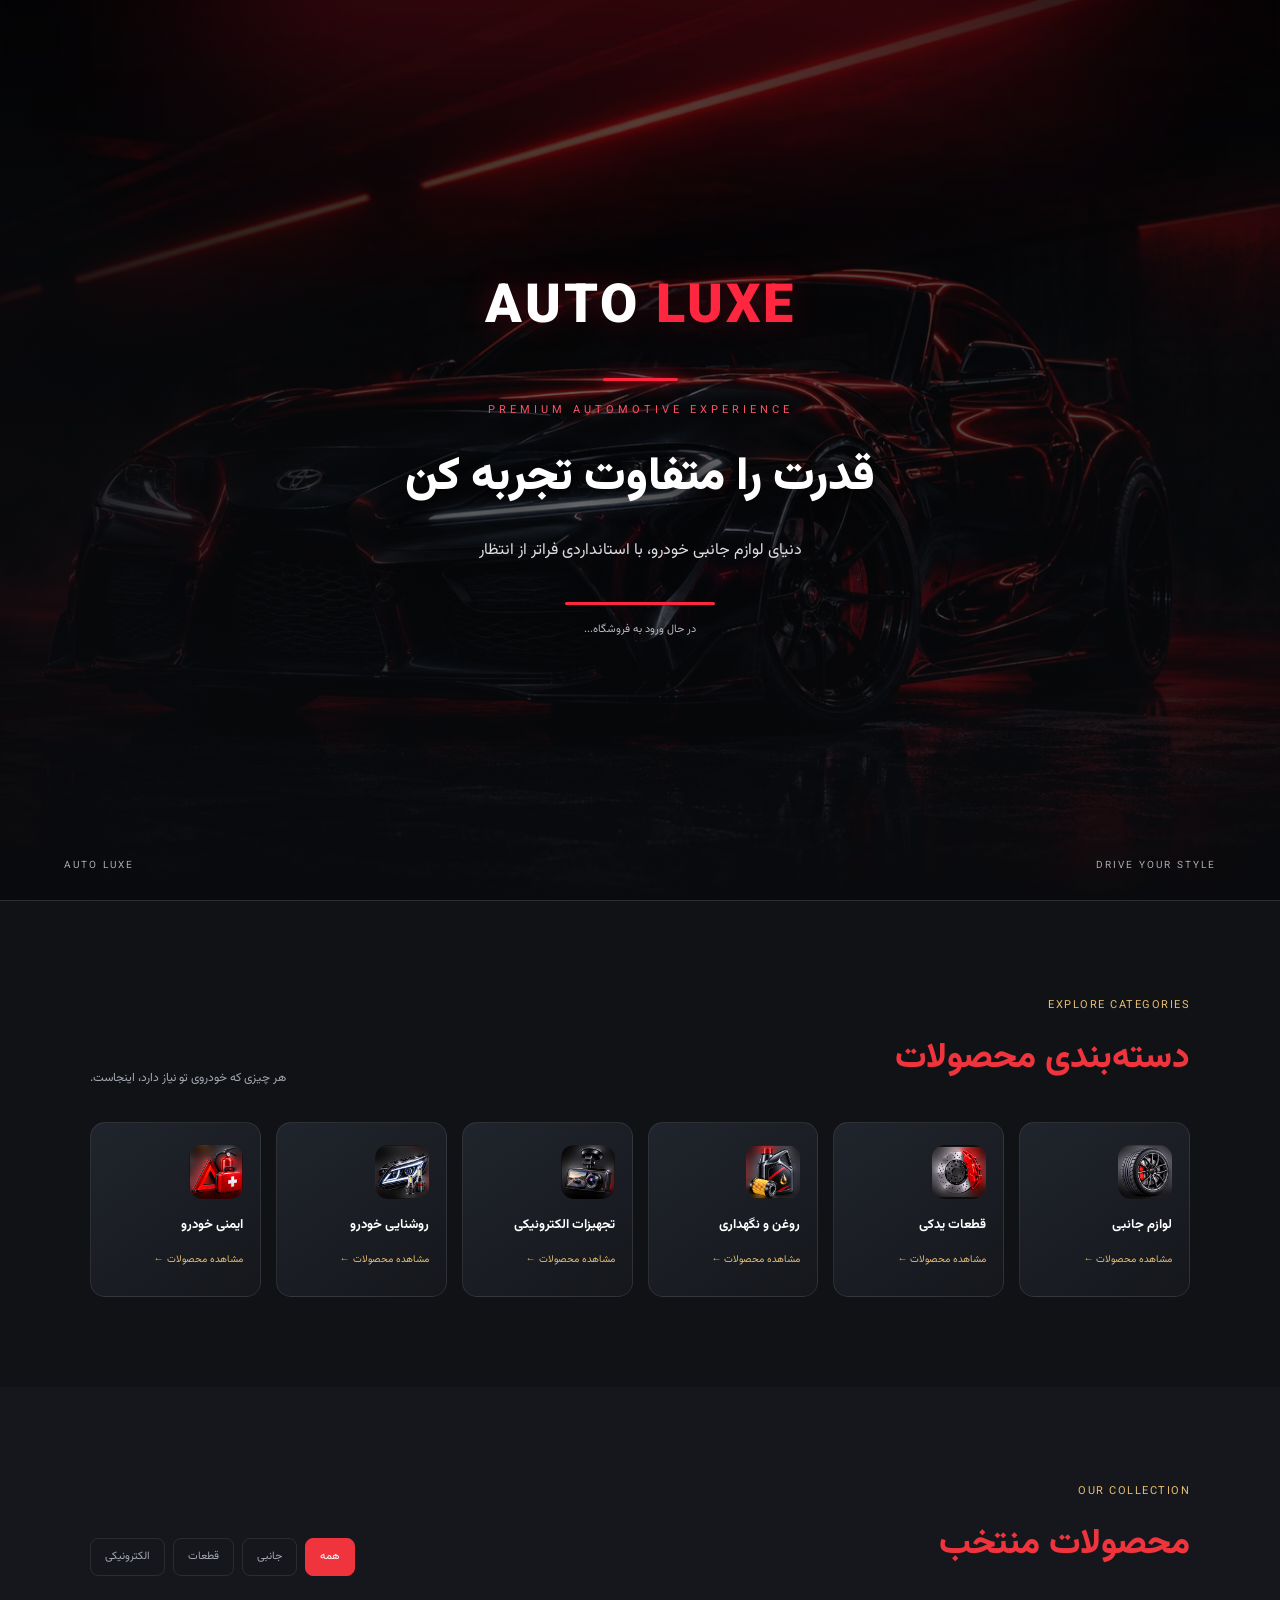
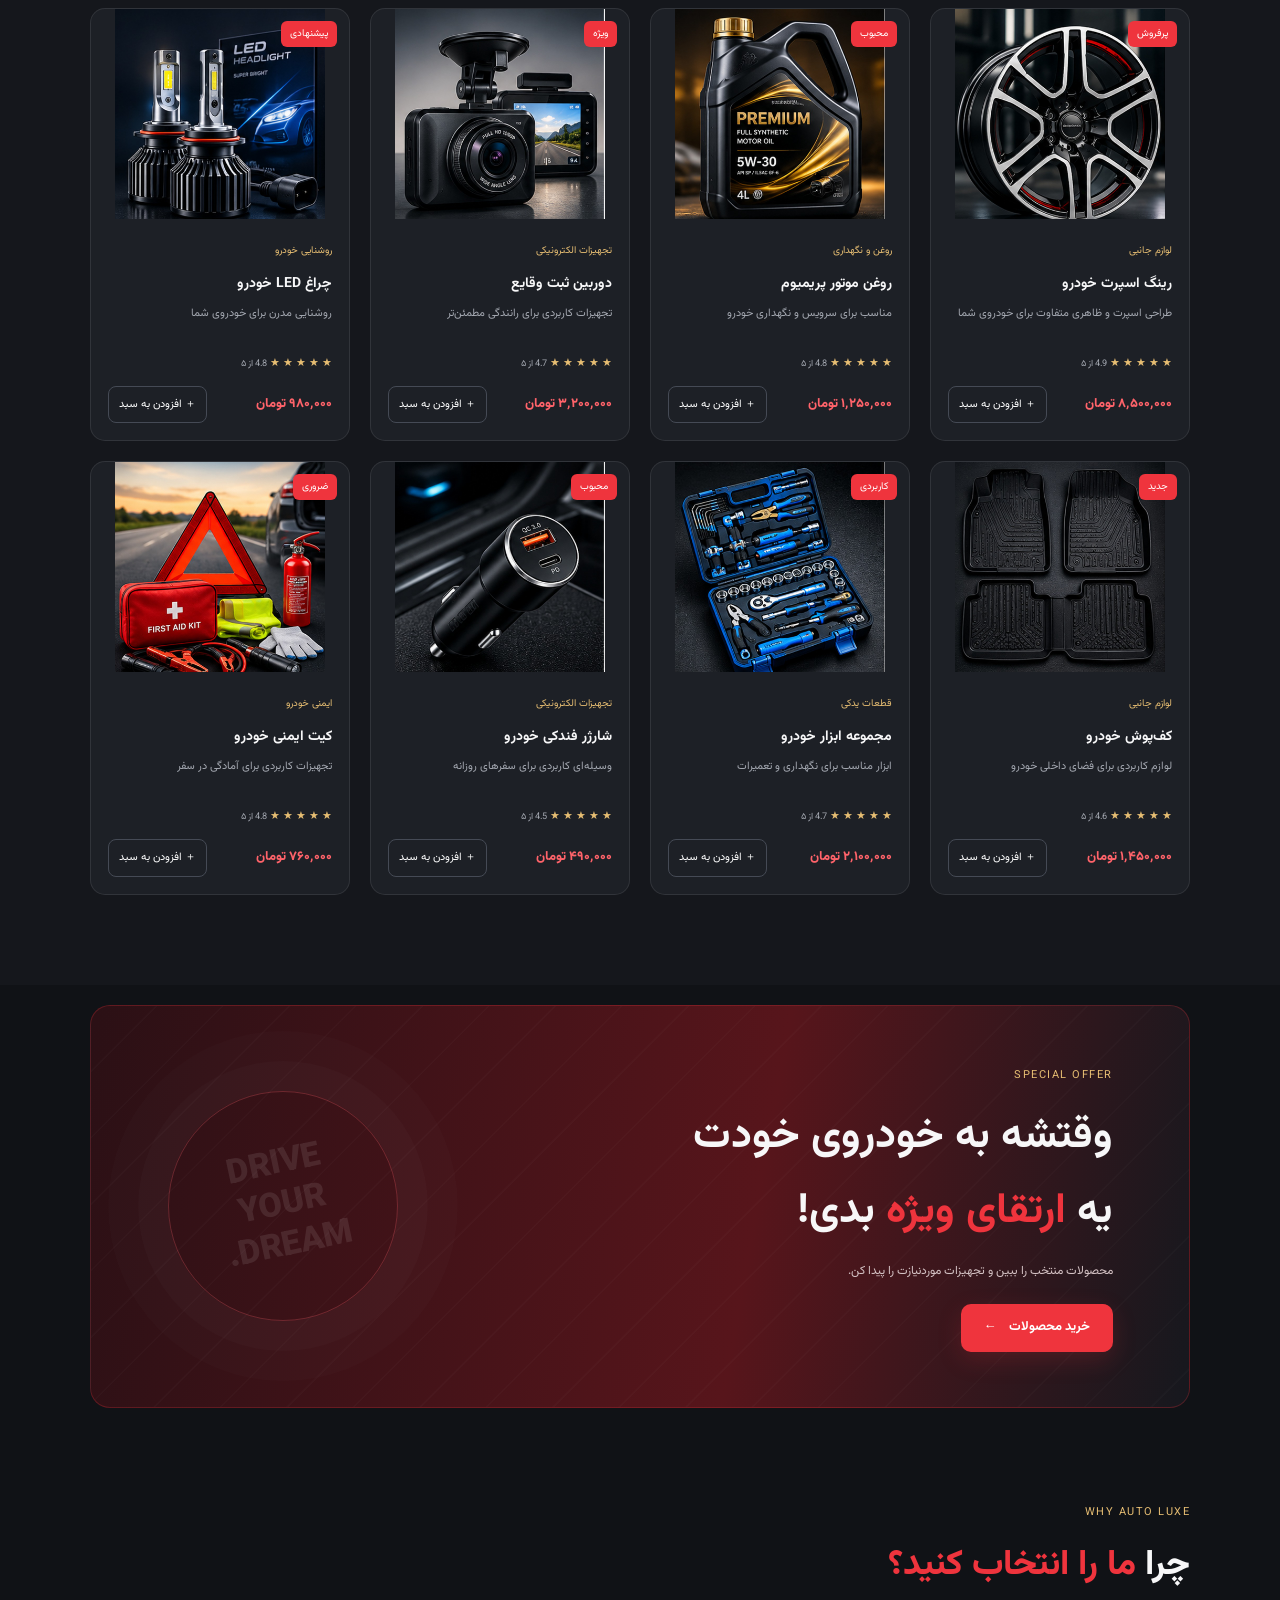
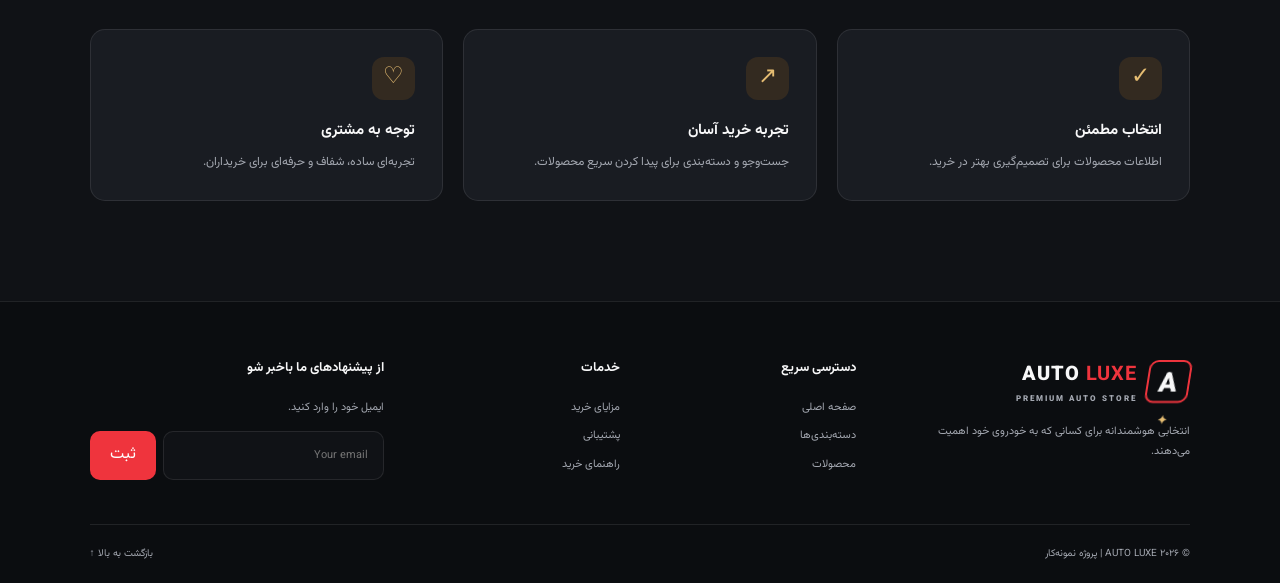
==== index.html @ dec3c74c "Update index.html" ====
<!DOCTYPE html>
<html lang="fa" dir="rtl">
<head>
  <meta charset="UTF-8">
  <meta name="viewport" content="width=device-width, initial-scale=1.0">
  <meta name="theme-color" content="#101216">
  <meta name="description" content="فروشگاه تخصصی لوازم خودرو، قطعات یدکی و تجهیزات جانبی خودرو">
  <title>AUTO LUXE | فروشگاه تخصصی لوازم خودرو</title>

  <link rel="preconnect" href="https://fonts.googleapis.com">
  <link rel="preconnect" href="https://fonts.gstatic.com" crossorigin>


  <link rel="stylesheet" href="style.css">
  <link rel="icon" href="images/sport.jpg" type="image/jpeg">
</head>
<body>
  
<!-- AUTO LUXE Intro Screen -->
<div class="intro-screen" id="introScreen">
  <div class="intro-red-glow"></div>

  <div class="intro-content">
    <div class="intro-logo">
      AUTO <span>LUXE</span>
    </div>

    <div class="intro-line"></div>

    <p class="intro-kicker">PREMIUM AUTOMOTIVE EXPERIENCE</p>

    <h1>قدرت را متفاوت تجربه کن</h1>

    <p class="intro-description">
      دنیای لوازم جانبی خودرو، با استانداردی فراتر از انتظار
    </p>

    <div class="intro-loading">
      <span></span>
    </div>

    <p class="intro-entering">در حال ورود به فروشگاه...</p>
  </div>

  <div class="intro-bottom">
    <span>AUTO LUXE</span>
    <span>DRIVE YOUR STYLE</span>
  </div>
</div>



  <div class="topbar">
  <span data-fa="🚚 ارسال سریع سفارش‌ها به سراسر کشور" data-en="🚚 Fast delivery nationwide">
    🚚 ارسال سریع سفارش‌ها به سراسر کشور
  </span>

  <span data-fa="پشتیبانی تخصصی خودرو | هر روز ۹ تا ۲۱" data-en="Auto support | Daily 9 AM – 9 PM">
    پشتیبانی تخصصی خودرو | هر روز ۹ تا ۲۱
  </span>

  
</div>


  <header class="header">
    <a class="logo" href="#home">
      <span class="logo-icon">A<span>✦</span></span>
      <span>AUTO <b>LUXE</b><small>PREMIUM AUTO STORE</small></span>
    </a>

    <button class="menu-toggle" id="menuToggle" aria-label="باز کردن منو">☰</button>

   
<nav class="nav" id="nav">
  <a href="#home" data-fa="صفحه اصلی" data-en="Home">صفحه اصلی</a>
  <a href="#categories" data-fa="دسته‌بندی‌ها" data-en="Categories">دسته‌بندی‌ها</a>
  <a href="#products" data-fa="محصولات" data-en="Products">محصولات</a>
  <a href="#services" data-fa="خدمات ما" data-en="Our Services">خدمات ما</a>
</nav>


  
<div class="header-actions">
  <button class="icon-btn" id="searchToggle" type="button" aria-label="جستجو">⌕</button>

  <button class="language-btn" id="languageToggle" type="button" onclick="toggleLanguage()">EN</button>

  <button class="icon-btn cart-trigger" id="cartToggle" type="button" aria-label="سبد خرید">
    🛒 <span class="cart-count" id="cartCount">0</span>
  </button>
</div>
</header>


  <div class="search-panel" id="searchPanel">
  <input id="searchInput" type="search"
    data-fa-placeholder="نام محصول، قطعه یا لوازم خودرو را وارد کنید..."
    data-en-placeholder="Enter product name, part or car accessory..."
    placeholder="نام محصول، قطعه یا لوازم خودرو را وارد کنید...">

  <button id="searchButton"
    data-fa="جستجو"
    data-en="Search">جستجو</button>
</div>

  <main>
   
<section class="hero" id="home">
  <div class="hero-bg"></div>
  <div class="hero-content">
    <span class="eyebrow" data-fa="تجربه‌ای متفاوت در خرید لوازم خودرو" data-en="A different automotive shopping experience"><i></i> تجربه‌ای متفاوت در خرید لوازم خودرو</span>

    <h1 data-fa="برای خودروی تو،<br>فقط <span>بهترین‌ها</span>" data-en="For your car,<br>only <span>the best</span>">برای خودروی تو،<br>فقط <span>بهترین‌ها</span></h1>

    <p data-fa="از قطعات تخصصی تا جذاب‌ترین لوازم جانبی؛ کیفیتی که می‌توانی به آن اعتماد کنی." data-en="From specialist parts to stylish accessories; quality you can trust.">
      از قطعات تخصصی تا جذاب‌ترین لوازم جانبی؛
      کیفیتی که می‌توانی به آن اعتماد کنی.
    </p>

    <div class="hero-buttons">
      <a href="#products" class="btn btn-red">
        <span data-fa="مشاهده محصولات" data-en="Explore Products">مشاهده محصولات</span>
        <span>←</span>
      </a>
      <a href="#categories" class="btn btn-outline" data-fa="دسته‌بندی‌ها" data-en="Categories">دسته‌بندی‌ها</a>
    </div>

    <div class="hero-stats">
      <div><strong>+۲۵۰۰</strong><small data-fa="محصول متنوع" data-en="Products">محصول متنوع</small></div>
      <div><strong>+۱۲۰۰</strong><small data-fa="مشتری راضی" data-en="Happy Customers">مشتری راضی</small></div>
      <div><strong>۲۴/۷</strong><small data-fa="پشتیبانی آنلاین" data-en="Online Support">پشتیبانی آنلاین</small></div>
    </div>
  </div>

  <div class="hero-badge">
    <span>PREMIUM</span>
    <strong data-fa="کیفیت، اولویت ماست" data-en="Quality Comes First">کیفیت، اولویت ماست</strong>
    <small data-fa="انتخاب هوشمندانه برای خودرو" data-en="The Smart Choice for Your Car">انتخاب هوشمندانه برای خودرو</small>
  </div>

  <div class="hero-decoration">AUTO LUXE</div>
</section>


   
<section class="benefits">
  <div class="benefit">
    <span>🚚</span>
    <div>
      <strong data-fa="ارسال سریع" data-en="Fast Delivery">ارسال سریع</strong>
      <small data-fa="تحویل مطمئن سفارش" data-en="Reliable Order Delivery">تحویل مطمئن سفارش</small>
    </div>
  </div>

  <div class="benefit">
    <span>🛡️</span>
    <div>
      <strong data-fa="ضمانت اصالت" data-en="Authenticity Guarantee">ضمانت اصالت</strong>
      <small data-fa="خرید با اطمینان" data-en="Shop with Confidence">خرید با اطمینان</small>
    </div>
  </div>

  <div class="benefit">
    <span>⚙️</span>
    <div>
      <strong data-fa="کیفیت تخصصی" data-en="Premium Quality">کیفیت تخصصی</strong>
      <small data-fa="انتخاب دقیق قطعات" data-en="Carefully Selected Parts">انتخاب دقیق قطعات</small>
    </div>
  </div>

  <div class="benefit">
    <span>☎</span>
    <div>
      <strong data-fa="مشاوره خرید" data-en="Expert Advice">مشاوره خرید</strong>
      <small data-fa="راهنمایی پیش از سفارش" data-en="Guidance Before Ordering">راهنمایی پیش از سفارش</small>
    </div>
  </div>
</section>

    
<section class="section" id="categories">
  <div class="section-heading">
    <div>
      <span class="section-kicker">EXPLORE CATEGORIES</span>
      <h2><span data-fa="دسته‌بندی" data-en="Product">دسته‌بندی</span> <span data-fa="محصولات" data-en="Categories">محصولات</span></h2>
    </div>
    <p data-fa="هر چیزی که خودروی تو نیاز دارد، اینجاست." data-en="Everything your car needs, all in one place.">هر چیزی که خودروی تو نیاز دارد، اینجاست.</p>
  </div>

  <div class="category-grid">
    <button class="category-card" data-category="لوازم جانبی">
     <div class="category-icon">
  <img src="images/category-accessories.png" alt="Accessories">
</div>
      <h3 data-fa="لوازم جانبی" data-en="Accessories">لوازم جانبی</h3>
      <span data-fa="مشاهده محصولات ←" data-en="View Products →">مشاهده محصولات ←</span>
    </button>

    <button class="category-card" data-category="قطعات یدکی">
      <div class="category-icon">
  <img src="images/category-spare-parts.png" alt="Spare Parts">
</div>
      <h3 data-fa="قطعات یدکی" data-en="Spare Parts">قطعات یدکی</h3>
      <span data-fa="مشاهده محصولات ←" data-en="View Products →">مشاهده محصولات ←</span>
    </button>

    <button class="category-card" data-category="روغن و نگهداری">
      <div class="category-icon">
  <img src="images/category-oil-filters.png" alt="Oil & Filters">
</div>
      <h3 data-fa="روغن و نگهداری" data-en="Oil & Maintenance">روغن و نگهداری</h3>
      <span data-fa="مشاهده محصولات ←" data-en="View Products →">مشاهده محصولات ←</span>
    </button>

    <button class="category-card" data-category="تجهیزات الکترونیکی">
      <div class="category-icon">
  <img src="images/category-electronics.png" alt="Electronics">
</div>
      <h3 data-fa="تجهیزات الکترونیکی" data-en="Electronics">تجهیزات الکترونیکی</h3>
      <span data-fa="مشاهده محصولات ←" data-en="View Products →">مشاهده محصولات ←</span>
    </button>

    <button class="category-card" data-category="روشنایی خودرو">
     <div class="category-icon">
  <img src="images/category-lighting.png" alt="Car Lighting">
</div>
      <h3 data-fa="روشنایی خودرو" data-en="Car Lighting">روشنایی خودرو</h3>
      <span data-fa="مشاهده محصولات ←" data-en="View Products →">مشاهده محصولات ←</span>
    </button>

    <button class="category-card" data-category="ایمنی خودرو">
<div class="category-icon">
  <img src="images/category-safety.png" alt="Car Safety">
</div>
      <h3 data-fa="ایمنی خودرو" data-en="Car Safety">ایمنی خودرو</h3>
      <span data-fa="مشاهده محصولات ←" data-en="View Products →">مشاهده محصولات ←</span>
    </button>
  </div>
</section>


   
<section class="section products-section" id="products">
  <div class="section-heading">
    <div>
      <span class="section-kicker">OUR COLLECTION</span>
      <h2>
        <span data-fa="محصولات" data-en="Our">محصولات</span>
        <span data-fa="منتخب" data-en="Featured Products">منتخب</span>
      </h2>
    </div>

    <div class="filter-group">
      <button class="filter-btn active" data-filter="همه" data-fa="همه" data-en="All">همه</button>
      <button class="filter-btn" data-filter="لوازم جانبی" data-fa="جانبی" data-en="Accessories">جانبی</button>
      <button class="filter-btn" data-filter="قطعات یدکی" data-fa="قطعات" data-en="Parts">قطعات</button>
      <button class="filter-btn" data-filter="تجهیزات الکترونیکی" data-fa="الکترونیکی" data-en="Electronics">الکترونیکی</button>
    </div>
  </div>

  <div class="product-grid" id="productGrid"></div>

  <p class="empty-message" id="emptyMessage" hidden
     data-fa="محصولی با این مشخصات پیدا نشد."
     data-en="No products found matching your criteria.">
    محصولی با این مشخصات پیدا نشد.
  </p>
</section>


   <section class="promo">
  <div class="promo-content">
    <span class="section-kicker">SPECIAL OFFER</span>

    <h2
      data-fa="وقتشه به خودروی خودت<br>یه <span>ارتقای ویژه</span> بدی!"
      data-en="It's time to give your car<br>a <span>special upgrade</span>!"
    >
      وقتشه به خودروی خودت<br>یه <span>ارتقای ویژه</span> بدی!
    </h2>

    <p
      data-fa="محصولات منتخب را ببین و تجهیزات موردنیازت را پیدا کن."
      data-en="Explore our selected products and find the accessories your car needs."
    >
      محصولات منتخب را ببین و تجهیزات موردنیازت را پیدا کن.
    </p>

    <a
      href="#products"
      class="btn btn-red"
      data-fa="خرید محصولات <span>←</span>"
      data-en="Shop Products <span>→</span>"
    >
      خرید محصولات <span>←</span>
    </a>
  </div>

  <div class="promo-art">
    <div class="promo-ring"></div>
    <span>DRIVE<br>YOUR<br>DREAM.</span>
  </div>
</section>

   <section class="section services-section" id="services">
  <div class="section-heading">
    <div>
      <span class="section-kicker">WHY AUTO LUXE</span>
      <h2 data-fa="چرا <span>ما را انتخاب کنید؟</span>"
          data-en="Why <span>Choose Us?</span>">
        چرا <span>ما را انتخاب کنید؟</span>
      </h2>
    </div>
  </div>

  <div class="service-grid">
    <article class="service-card">
      <span>✓</span>
      <h3 data-fa="انتخاب مطمئن" data-en="Trusted Choice">انتخاب مطمئن</h3>
      <p data-fa="اطلاعات محصولات برای تصمیم‌گیری بهتر در خرید."
         data-en="Detailed product information to help you make better buying decisions.">
        اطلاعات محصولات برای تصمیم‌گیری بهتر در خرید.
      </p>
    </article>

    <article class="service-card">
      <span>↗</span>
      <h3 data-fa="تجربه خرید آسان" data-en="Easy Shopping Experience">تجربه خرید آسان</h3>
      <p data-fa="جست‌وجو و دسته‌بندی برای پیدا کردن سریع محصولات."
         data-en="Search and categories to help you find products quickly.">
        جست‌وجو و دسته‌بندی برای پیدا کردن سریع محصولات.
      </p>
    </article>

    <article class="service-card">
      <span>♡</span>
      <h3 data-fa="توجه به مشتری" data-en="Customer Care">توجه به مشتری</h3>
      <p data-fa="تجربه‌ای ساده، شفاف و حرفه‌ای برای خریداران."
         data-en="A simple, transparent, and professional shopping experience.">
        تجربه‌ای ساده، شفاف و حرفه‌ای برای خریداران.
      </p>
    </article>
  </div>
</section>
  </main>

 <footer class="footer">
  <div class="footer-main">

    <div class="footer-brand">
      <a class="logo" href="#home">
        <span class="logo-icon">A<span>✦</span></span>
        <span>AUTO <b>LUXE</b><small>PREMIUM AUTO STORE</small></span>
      </a>

      <p
        data-fa="انتخابی هوشمندانه برای کسانی که به خودروی خود اهمیت می‌دهند."
        data-en="A smart choice for those who truly care about their cars."
      >
        انتخابی هوشمندانه برای کسانی که به خودروی خود اهمیت می‌دهند.
      </p>
    </div>

    <div>
      <h3 data-fa="دسترسی سریع" data-en="Quick Links">دسترسی سریع</h3>
      <a href="#home" data-fa="صفحه اصلی" data-en="Home">صفحه اصلی</a>
      <a href="#categories" data-fa="دسته‌بندی‌ها" data-en="Categories">دسته‌بندی‌ها</a>
      <a href="#products" data-fa="محصولات" data-en="Products">محصولات</a>
    </div>

    <div>
      <h3 data-fa="خدمات" data-en="Services">خدمات</h3>
      <a href="#services" data-fa="مزایای خرید" data-en="Shopping Benefits">مزایای خرید</a>
      <a href="#services" data-fa="پشتیبانی" data-en="Support">پشتیبانی</a>
      <a href="#services" data-fa="راهنمای خرید" data-en="Shopping Guide">راهنمای خرید</a>
    </div>

    <div class="newsletter">
      <h3 data-fa="از پیشنهادهای ما باخبر شو" data-en="Stay Updated">از پیشنهادهای ما باخبر شو</h3>
      <p data-fa="ایمیل خود را وارد کنید." data-en="Enter your email address.">ایمیل خود را وارد کنید.</p>

      <form id="newsletterForm">
        <input
          type="email"
          id="emailInput"
         placeholder="Your email"
          data-fa-placeholder="ایمیل شما"
          data-en-placeholder="Your email"
          required
        >
        <button type="submit" data-fa="ثبت" data-en="Subscribe">ثبت</button>
      </form>
    </div>

  </div>

  <div class="footer-bottom">
    <span
      data-fa="© ۲۰۲۶ AUTO LUXE | پروژه نمونه‌کار"
      data-en="© 2026 AUTO LUXE | Portfolio Project"
    >
      © ۲۰۲۶ AUTO LUXE | پروژه نمونه‌کار
    </span>

    <a href="#home" data-fa="بازگشت به بالا ↑" data-en="Back to Top ↑">
      بازگشت به بالا ↑
    </a>
  </div>
</footer>

  <div class="overlay" id="overlay"></div>
  <aside class="cart-drawer" id="cartDrawer">
    <div class="drawer-header">
      <h2>سبد خرید شما</h2>
      <button id="closeCart" aria-label="بستن">✕</button>
    </div>
    <div id="cartItems" class="cart-items"></div>
    <div class="cart-footer">
      <div class="cart-total"><span>مجموع:</span><strong id="cartTotal">۰ تومان</strong></div>
      <button id="checkoutButton" class="btn btn-red checkout-btn">ثبت سفارش آزمایشی</button>
      <small>این فروشگاه نمونه‌کار است و پرداخت واقعی ندارد.</small>
    </div>
  </aside>

  <div class="toast" id="toast" role="status"></div>

  <script src="script.js"></script>
  
<script>
  window.setTimeout(function () {
    var intro = document.getElementById("introScreen");

    if (intro) {
      intro.classList.add("intro-hidden");

      window.setTimeout(function () {
        if (intro.parentNode) {
          intro.parentNode.removeChild(intro);
        }
      }, 800);
    }
  }, 2000);
</script>

</body>
</html>
---- style.css ----
@font-face {
  font-family: "Vazirmatn";
  src: url("images/Vazirmatn%5Bwght%5D.woff2") format("woff2");
  font-weight: 100 900;
  font-style: normal;
  font-display:  block;
}
:root {
  --bg: #101216;
  --surface: #191c22;
  --surface2: #20242c;
  --red: #ef343d;
  --gold: #e6bd72;
  --white: #f7f7f8;
  --muted: #a4a8b1;
  --border: rgba(255,255,255,.09);
}

* { box-sizing: border-box; margin: 0; padding: 0; }

html { scroll-behavior: smooth; scroll-padding-top: 100px; }

body {
  font-family: "Vazirmatn", Tahoma, sans-serif;
  background: var(--bg);
  color: var(--white);
  line-height: 1.8;
  overflow-x: hidden;
}

button, input { font: inherit; }
button, a { -webkit-tap-highlight-color: transparent; }
button { cursor: pointer; }
a { color: inherit; text-decoration: none; }
button:focus-visible, a:focus-visible, input:focus-visible {
  outline: 2px solid var(--gold);
  outline-offset: 4px;
}

.topbar {
  display: flex;
  justify-content: space-between;
  gap: 20px;
  padding: 8px 7%;
  background: #0b0d10;
  color: var(--muted);
  font-size: 11px;
  border-bottom: 1px solid var(--border);
}

.header {
  height: 84px;
  padding: 0 7%;
  display: flex;
  align-items: center;
  justify-content: space-between;
  gap: 25px;
  background: rgba(16,18,22,.96);
  position: sticky;
  top: 0;
  z-index: 20;
  border-bottom: 1px solid var(--border);
  backdrop-filter: blur(18px);
}

.logo { display: flex; align-items: center; gap: 10px; font-weight: 900; letter-spacing: 1px; font-size: 20px; }
.logo b { color: var(--red); }
.logo small { display: block; color: var(--muted); font-size: 8px; letter-spacing: 2px; line-height: 1.5; }
.logo-icon {
  width: 43px; height: 43px; border: 2px solid var(--red);
  transform: skew(-9deg); display: grid; place-items: center;
  font-size: 27px; color: var(--white); border-radius: 9px;
}
.logo-icon span { color: var(--gold); font-size: 12px; }

.nav { display: flex; gap: 28px; font-size: 13px; color: #d6d6da; }
.nav a { transition: color .25s; }
.nav a:hover { color: var(--red); }

.header-actions { display: flex; gap: 12px; align-items: center; }
.icon-btn {
  position: relative; background: var(--surface2); border: 1px solid var(--border);
  width: 42px; height: 42px; border-radius: 12px; color: white; font-size: 21px;
}
.icon-btn:hover { border-color: var(--red); }
.cart-count {
  position: absolute; top: -7px; left: -7px; background: var(--red);
  border-radius: 50%; min-width: 19px; height: 19px; font-size: 11px;
  display: grid; place-items: center;
}
.menu-toggle { display: none; background: none; color: white; border: 0; font-size: 26px; }

.search-panel {
  display: none; gap: 10px; padding: 18px 7%;
  background: var(--surface); border-bottom: 1px solid var(--border);
}
.search-panel.open { display: flex; }
.search-panel input, .newsletter input {
  flex: 1; min-width: 0; padding: 12px 15px; color: white;
  background: var(--bg); border: 1px solid var(--border); border-radius: 10px;
}
.search-panel button, .newsletter button {
  padding: 10px 20px; background: var(--red); color: white; border: 0; border-radius: 10px;
}

.hero {
  min-height: 610px;
  padding: 85px 8%;
  display: flex;
  align-items: center;
  position: relative;
  isolation: isolate;
  overflow: hidden;
  background:
  linear-gradient(
    90deg,
    rgba(10, 12, 16, 0.88) 0%,
    rgba(10, 12, 16, 0.65) 48%,
    rgba(10, 12, 16, 0.20) 100%
  ),
  url("images/sport.jpg") center center / cover no-repeat;
}
.hero-bg {
  position: absolute; inset: 0; z-index: -2;
  background:
    linear-gradient(270deg, rgba(13,15,20,.98) 0%, rgba(13,15,20,.86) 36%, rgba(13,15,20,.22) 100%),
    linear-gradient(0deg, rgba(13,15,20,.75), transparent 55%),
  url("images/sport.jpg") center 55%/cover;
  animation: heroReveal 1.1s ease both;
}
.hero-content { max-width: 570px; animation: rise .8s .1s both; }
.eyebrow, .section-kicker { color: var(--gold); font-size: 11px; letter-spacing: 1.5px; }
.eyebrow { display: flex; align-items: center; gap: 9px; }
.eyebrow i { width: 7px; height: 7px; border-radius: 50%; background: var(--red); box-shadow: 0 0 14px var(--red); }
.hero h1 { font-size: clamp(38px, 5vw, 66px); line-height: 1.5; margin: 20px 0; font-weight: 900; }
.hero h1 span, .section-heading h2 span, .promo h2 span { color: var(--red); }
.hero-content > p { color: #c1c3c9; font-size: 14px; max-width: 440px; line-height: 2.2; }
.hero-buttons { display: flex; gap: 12px; margin-top: 30px; flex-wrap: wrap; }
.btn { display: inline-flex; justify-content: center; align-items: center; gap: 12px; padding: 12px 23px; border-radius: 10px; font-size: 13px; font-weight: 700; transition: .25s; }
.btn-red { background: var(--red); color: white; box-shadow: 0 8px 25px rgba(239,52,61,.18); }
.btn-red:hover { background: #ff4b53; transform: translateY(-3px); box-shadow: 0 12px 30px rgba(239,52,61,.3); }
.btn-outline { border: 1px solid rgba(255,255,255,.35); }
.btn-outline:hover { background: white; color: #111; }
.hero-stats { display: flex; gap: 34px; margin-top: 42px; }
.hero-stats div { display: flex; flex-direction: column; }
.hero-stats strong { font-size: 22px; color: var(--gold); }
.hero-stats small { color: var(--muted); font-size: 11px; }
.hero-badge {
  position: absolute; left: 8%; bottom: 45px; padding: 20px 25px;
  background: rgba(20,22,27,.82); border: 1px solid rgba(230,189,114,.35);
  border-radius: 15px; backdrop-filter: blur(12px); display: flex; flex-direction: column;
}
.hero-badge span { color: var(--gold); font-size: 10px; letter-spacing: 3px; }
.hero-badge strong { font-size: 13px; }
.hero-badge small { color: var(--muted); font-size: 10px; }
.hero-decoration {
  position: absolute; bottom: -55px; right: 24%;
  font-size: clamp(60px, 11vw, 155px); font-weight: 900;
  color: rgba(255,255,255,.025); letter-spacing: 8px; pointer-events: none;
}

.benefits {
  display: grid; grid-template-columns: repeat(4,1fr);
  padding: 27px 7%; background: #171a20; border-bottom: 1px solid var(--border);
}
.benefit { display: flex; align-items: center; justify-content: center; gap: 13px; padding: 8px; border-left: 1px solid var(--border); }
.benefit:last-child { border-left: 0; }
.benefit > span { font-size: 25px; }
.benefit div { display: flex; flex-direction: column; }
.benefit strong { font-size: 12px; }
.benefit small { color: var(--muted); font-size: 10px; }

.section { padding: 90px 7%; }
.section-heading { display: flex; align-items: end; justify-content: space-between; gap: 20px; margin-bottom: 32px; }
.section-heading h2 { font-size: clamp(24px,3vw,35px); margin-top: 7px; font-weight: 800; }
.section-heading > p { font-size: 12px; color: var(--muted); }

.category-grid { display: grid; grid-template-columns: repeat(6,1fr); gap: 15px; }
.category-card {
  color: white; text-align: right; padding: 22px 17px; border-radius: 15px;
  background: linear-gradient(145deg,#20242c,#15171c);
  border: 1px solid var(--border); transition: .3s; min-width: 0;
}
.category-card:hover { transform: translateY(-6px); border-color: var(--red); background: #252932; }
.category-icon {
  width: 54px;
  height: 54px;
  display: grid;
  place-items: center;
  background: #292d36;
  border-radius: 13px;
  margin-bottom: 15px;
  overflow: hidden;
}

.category-icon img {
  width: 100%;
  height: 100%;
  object-fit: contain;
  display: block;
}
.category-card h3 { font-size: 13px; margin-bottom: 8px; }
.category-card > span { font-size: 10px; color: var(--gold); }

.products-section { background: #15171c; }
.filter-group { display: flex; gap: 8px; flex-wrap: wrap; }
.filter-btn { background: transparent; color: var(--muted); border: 1px solid var(--border); border-radius: 8px; padding: 8px 14px; font-size: 11px; }
.filter-btn.active, .filter-btn:hover { background: var(--red); border-color: var(--red); color: white; }

.product-grid { display: grid; grid-template-columns: repeat(4,minmax(0,1fr)); gap: 20px; }
.product-card {
  min-width: 0; border: 1px solid var(--border); border-radius: 15px;
  overflow: hidden; background: #1d2026; transition: .3s;
  animation: rise .5s both;
}
.product-card:hover { transform: translateY(-6px); border-color: rgba(230,189,114,.5); box-shadow: 0 15px 35px #0003; }
.product-image {
  position: relative;
  height: 210px;
  background: transparent;
  overflow: hidden;
}

.product-image img {
  width: 100%;
  height: 100%;
  object-fit: contain;
  display: block;
  transition: transform .5s;
  transform: scale(1);
}

.product-card:hover .product-image img {
  transform: scale(1);
}
}

.product-card:hover .product-image img { transform: scale(1); }
.product-placeholder { width: 100%; height: 100%; display: grid; place-items: center; font-size: 65px; background: radial-gradient(circle,#353a44,#1d2026); }
.product-tag { position: absolute; top: 12px; right: 12px; padding: 4px 9px; background: var(--red); color: white; border-radius: 6px; font-size: 10px; }
.product-info { padding: 17px; }
.product-category { color: var(--gold); font-size: 10px; }
.product-info h3 { font-size: 14px; margin: 7px 0; }
.product-description { color: var(--muted); font-size: 11px; min-height: 40px; }
.product-rating { font-size: 11px; color: var(--gold); margin: 10px 0; }
.product-rating small { color: var(--muted); }
.product-bottom { display: flex; justify-content: space-between; align-items: center; gap: 8px; margin-top: 12px; }
.product-price { color: #ff636a; font-weight: 800; font-size: 13px; }
.add-cart { background: transparent; color: white; border: 1px solid #454a55; padding: 8px 10px; border-radius: 8px; font-size: 11px; }
.add-cart:hover { background: var(--red); border-color: var(--red); }
.empty-message { text-align: center; color: var(--muted); padding: 35px; }

.promo {
  margin: 20px 7% 0; padding: 55px 6%; border-radius: 20px;
  overflow: hidden; position: relative; isolation: isolate;
  background: linear-gradient(100deg,#2b1015,#57151b 60%,#16181e);
  border: 1px solid rgba(239,52,61,.25);
}
.promo::after { content:""; position:absolute; inset:0; z-index:-1; background: repeating-linear-gradient(135deg,transparent 0 45px,#ffffff05 46px 47px); }
.promo-content { position: relative; z-index: 2; }
.promo h2 { font-size: clamp(26px,3.5vw,42px); line-height: 1.8; margin: 10px 0; }
.promo p { color: #d4c2c4; font-size: 12px; margin-bottom: 22px; }
.promo-art { position: absolute; left: 7%; top: 50%; transform: translateY(-50%); width: 230px; height: 230px; display: grid; place-items: center; }
.promo-ring { position: absolute; inset: 0; border: 1px solid #ff667044; border-radius: 50%; box-shadow: 0 0 0 30px #ffffff04, 0 0 0 60px #ffffff03; }
.promo-art > span { font-size: 34px; line-height: 1.2; font-weight: 900; color: #ffffff18; text-align: center; transform: rotate(-12deg); }

.services-section { padding-bottom: 100px; }
.service-grid { display: grid; grid-template-columns: repeat(3,1fr); gap: 20px; }
.service-card { background: var(--surface); border: 1px solid var(--border); border-radius: 15px; padding: 27px; transition: .3s; }
.service-card:hover { border-color: var(--gold); transform: translateY(-4px); }
.service-card > span { display: grid; place-items: center; width: 43px; height: 43px; background: #332a20; color: var(--gold); border-radius: 12px; font-size: 23px; }
.service-card h3 { font-size: 15px; margin: 17px 0 8px; }
.service-card p { font-size: 12px; color: var(--muted); }

.footer { background: #0b0d10; border-top: 1px solid var(--border); padding: 55px 7% 0; }
.footer-main { display: grid; grid-template-columns: 1.5fr 1fr 1fr 1.5fr; gap: 40px; padding-bottom: 40px; }
.footer-brand p, .newsletter p { color: var(--muted); font-size: 11px; margin-top: 17px; max-width: 270px; }
.footer h3 { font-size: 13px; margin-bottom: 17px; }
.footer-main > div:not(.footer-brand) > a { display: block; color: var(--muted); font-size: 11px; margin-bottom: 9px; }
.footer-main a:hover { color: var(--gold); }
.newsletter form { display: flex; gap: 7px; margin-top: 14px; }
.newsletter input { width: 100%; font-size: 11px; }
.footer-bottom { display: flex; justify-content: space-between; gap: 15px; border-top: 1px solid var(--border); padding: 20px 0; color: var(--muted); font-size: 10px; }

.overlay { position: fixed; inset: 0; background: #0009; z-index: 39; opacity: 0; visibility: hidden; transition: .3s; }
.overlay.open { opacity: 1; visibility: visible; }
.cart-drawer { position: fixed; z-index: 40; top: 0; bottom: 0; left: 0; width: min(420px,100%); background: #181b21; padding: 24px; display: flex; flex-direction: column; transform: translateX(-105%); transition: transform .35s ease; border-right: 1px solid var(--border); }
.cart-drawer.open { transform: translateX(0); }
.drawer-header { display: flex; justify-content: space-between; align-items: center; border-bottom: 1px solid var(--border); padding-bottom: 18px; }
.drawer-header h2 { font-size: 20px; }
.drawer-header button { background: none; color: white; border: 0; font-size: 24px; }
.cart-items { overflow-y: auto; flex: 1; padding-top: 10px; }
.cart-item { display: flex; align-items: center; gap: 12px; padding: 15px 0; border-bottom: 1px solid var(--border); }
.cart-item-icon { display: grid; place-items: center; background: var(--surface2); border-radius: 10px; width: 52px; height: 52px; font-size: 25px; flex-shrink: 0; }
.cart-item-info { flex: 1; min-width: 0; }
.cart-item-info h4 { font-size: 12px; }
.cart-item-info p { color: var(--gold); font-size: 11px; }
.quantity { display: flex; align-items: center; gap: 9px; margin-top: 7px; }
.quantity button { width: 25px; height: 25px; background: var(--surface2); border: 1px solid var(--border); color: white; border-radius: 6px; }
.remove-item { background: transparent; color: #ff636a; border: 0; padding: 5px; }
.cart-empty { text-align: center; color: var(--muted); padding: 45px 10px; }
.cart-footer { padding-top: 18px; border-top: 1px solid var(--border); }
.cart-total { display: flex; justify-content: space-between; margin-bottom: 18px; }
.cart-total strong { color: var(--gold); }
.checkout-btn { width: 100%; border: 0; }
.cart-footer > small { display: block; color: var(--muted); font-size: 10px; text-align: center; margin-top: 12px; }

.toast { position: fixed; z-index: 60; bottom: 25px; right: 50%; transform: translate(50%,20px); background: #252a31; border: 1px solid var(--gold); color: white; padding: 12px 22px; border-radius: 10px; font-size: 12px; opacity: 0; visibility: hidden; transition: .3s; max-width: 90%; text-align: center; }
.toast.show { opacity: 1; visibility: visible; transform: translate(50%,0); }

@keyframes rise { from { opacity: 0; transform: translateY(20px); } to { opacity: 1; transform: translateY(0); } }
@keyframes heroReveal { from { opacity: .5; transform: scale(1.04); } to { opacity: 1; transform: scale(1); } }

@media (max-width: 1050px) {
  .header { padding: 0 4%; gap: 15px; }
  .nav { gap: 15px; }
  .category-grid { grid-template-columns: repeat(3,1fr); }
  .product-grid { grid-template-columns: repeat(3,minmax(0,1fr)); }
  .section { padding-left: 5%; padding-right: 5%; }
  .footer-main { gap: 22px; }
}
@media (max-width: 720px) {
  .topbar { padding: 7px 4%; font-size: 9px; }
  .topbar span:last-child { display: none; }
  .header { height: 70px; padding: 0 4%; gap: 10px; }
  .logo { font-size: 16px; gap: 7px; }
  .logo-icon { width: 35px; height: 35px; font-size: 22px; }
  .menu-toggle { display: block; order: 3; }
  .header-actions { margin-right: auto; gap: 7px; }
  .icon-btn { width: 36px; height: 36px; }
  .nav {
    display: none; position: absolute; top: 69px; right: 0; left: 0;
    flex-direction: column; gap: 0; background: #15171c;
    border-bottom: 1px solid var(--border); padding: 10px 5%;
  }
  .nav.open { display: flex; }
  .nav a { padding: 12px 5px; border-bottom: 1px solid var(--border); }
  .hero { min-height: 600px; padding: 65px 6%; align-items: flex-start; }
  .hero-bg {
    background:
      linear-gradient(270deg,rgba(13,15,20,.94),rgba(13,15,20,.57)),
      linear-gradient(0deg,#101216,transparent 70%),
      url("https://images.unsplash.com/photo-1492144534655-ae79c964c9d7?auto=format&fit=crop&w=1000&q=80") center/cover;
  }
  .hero h1 { font-size: 43px; }
  .hero-badge { left: 6%; bottom: 20px; padding: 12px 16px; }
  .hero-stats { gap: 20px; margin-top: 28px; }
  .hero-stats strong { font-size: 18px; }
  .benefits { grid-template-columns: repeat(2,1fr); padding: 15px 4%; gap: 8px; }
  .benefit { justify-content: flex-start; border: 0; padding: 9px; }
  .benefit > span { font-size: 21px; }
  .section { padding: 60px 4%; }
  .section-heading { align-items: flex-start; flex-direction: column; gap: 14px; }
  .category-grid { grid-template-columns: repeat(2,minmax(0,1fr)); gap: 10px; }
  .category-card { padding: 16px 13px; }
  .product-grid { grid-template-columns: repeat(2,minmax(0,1fr)); gap: 12px; }
  .product-image { height: 155px; }
  .product-info { padding: 12px; }
  .product-info h3 { font-size: 12px; }
  .product-price { font-size: 11px; }
  .add-cart { font-size: 10px; padding: 7px; }
  .product-bottom { flex-wrap: wrap; }
  .filter-group { gap: 6px; }
  .filter-btn { padding: 7px 10px; }
  .promo { margin: 0 4%; padding: 35px 6%; }
  .promo-art { left: -50px; opacity: .5; }
  .promo-content { max-width: 100%; }
  .promo h2 { font-size: 25px; }
  .service-grid { grid-template-columns: 1fr; gap: 12px; }
  .footer { padding: 40px 5% 0; }
  .footer-main { grid-template-columns: repeat(2,minmax(0,1fr)); gap: 30px 18px; }
  .footer-brand { grid-column: 1/-1; }
  .newsletter { grid-column: 1/-1; }
  .footer-bottom { font-size: 9px; }
}
@media (max-width: 380px) {
  .hero h1 { font-size: 36px; }
  .hero-stats { gap: 13px; }
  .hero-stats strong { font-size: 16px; }
  .product-image { height: 130px; }
  .product-bottom { flex-direction: column; align-items: stretch; }
}
@media (prefers-reduced-motion: reduce) {
  *, *::before, *::after { animation-duration: .01ms !important; transition-duration: .01ms !important; scroll-behavior: auto !important; }
}
.cart-product-image {
  width: 64px;
  height: 64px;
  object-fit: contain;
  border-radius: 10px;
  display: block;
}

/* تیترهای حرفه‌ای فروشگاه */
h1,
h2,
h3,
.hero h1,
.section-heading h2,
.promo h2 {
 font-family: "Vazirmatn", Tahoma, sans-serif;
}

/* ===== AUTO LUXE INTRO SCREEN ===== */

.intro-screen {
  position: fixed;
  inset: 0;
  z-index: 99999;
  display: flex;
  align-items: center;
  justify-content: center;
  overflow: hidden;
  isolation: isolate;
  background:
    linear-gradient(
      90deg,
      rgba(8, 9, 12, 0.94),
      rgba(8, 9, 12, 0.55),
      rgba(8, 9, 12, 0.82)
    ),
    url("images/sport.jpg") center 55% / cover no-repeat,
    #090a0d;
  color: #fff;
  opacity: 1;
  visibility: visible;
  transition:
    opacity 0.7s ease,
    visibility 0.7s ease;
}

.intro-screen::before {
  content: "";
  position: absolute;
  inset: 0;
  z-index: -1;
  background:
    linear-gradient(
      0deg,
      #090a0d 0%,
      transparent 35%,
      rgba(0, 0, 0, 0.12) 70%,
      rgba(0, 0, 0, 0.6) 100%
    );
}

.intro-red-glow {
  position: absolute;
  top: -20%;
  left: 50%;
  width: min(80vw, 850px);
  height: 250px;
  transform: translateX(-50%);
  background: rgba(255, 24, 45, 0.24);
  filter: blur(100px);
  pointer-events: none;
  animation: introGlow 2.5s ease-in-out infinite alternate;
}

.intro-content {
  width: min(90%, 760px);
  text-align: center;
  position: relative;
  z-index: 1;
  animation: introReveal 1s ease both;
}

.intro-logo {
  font-family: "Vazirmatn", Tahoma, sans-serif;
  font-size: clamp(30px, 5vw, 54px);
  font-weight: 900;
  letter-spacing: 3px;
  direction: ltr;
  text-shadow: 0 0 30px rgba(255, 25, 48, 0.25);
}

.intro-logo span {
  color: #ff263f;
}

.intro-line {
  width: 75px;
  height: 3px;
  margin: 20px auto;
  border-radius: 20px;
  background: #ff263f;
  box-shadow: 0 0 18px #ff263f;
  animation: introLine 1.1s ease both;
}

.intro-kicker {
  font-size: 11px;
  letter-spacing: 4px;
  color: #ff5264;
  direction: ltr;
}

.intro-content h1 {
  margin: 18px 0;
  font-family: "Vazirmatn", Tahoma, sans-serif;
  font-size: clamp(24px, 4.5vw, 46px);
  font-weight: 900;
  line-height: 1.7;
  text-shadow: 0 3px 24px #000;
}

.intro-description {
  color: #dedee3;
  font-size: clamp(12px, 2vw, 16px);
  line-height: 2;
}

.intro-loading {
  width: 150px;
  height: 3px;
  margin: 35px auto 15px;
  overflow: hidden;
  background: rgba(255, 255, 255, 0.18);
  border-radius: 20px;
}

.intro-loading span {
  display: block;
  width: 45%;
  height: 100%;
  background: #ff263f;
  box-shadow: 0 0 12px #ff263f;
  animation: introProgress 2s linear forwards;
}

.intro-entering {
  font-size: 11px;
  color: #b9b9c0;
}

.intro-bottom {
  position: absolute;
  bottom: 25px;
  left: 5%;
  right: 5%;
  display: flex;
  justify-content: space-between;
  gap: 12px;
  color: #aaaab2;
  font-size: 10px;
  letter-spacing: 2px;
  direction: ltr;
}

.intro-screen.intro-hidden {
  opacity: 0;
  visibility: hidden;
  pointer-events: none;
}

@keyframes introReveal {
  from {
    opacity: 0;
    transform: translateY(18px);
  }
  to {
    opacity: 1;
    transform: translateY(0);
  }
}

@keyframes introLine {
  from { width: 0; }
  to { width: 75px; }
}

@keyframes introProgress {
  from { width: 0; }
  to { width: 100%; }
}

@keyframes introGlow {
  from { opacity: 0.5; }
  to { opacity: 1; }
}

@media (max-width: 600px) {
  .intro-screen {
    background-position: 58% center;
  }

  .intro-kicker {
    font-size: 9px;
    letter-spacing: 2px;
  }

  .intro-content h1 {
    margin: 14px 0;
  }

  .intro-bottom {
    bottom: 16px;
    font-size: 8px;
    letter-spacing: 1px;
  }
}

@media (prefers-reduced-motion: reduce) {
  .intro-screen,
  .intro-screen *,
  .intro-screen::before {
    animation: none !important;
    transition: none !important;
  }
}
.intro-screen {
  transition: opacity 0.8s ease, visibility 0.8s ease;
}

.intro-screen.intro-hidden {
  opacity: 0;
  visibility: hidden;
  pointer-events: none;
}

.language-btn {
  min-width: 42px;
  height: 42px;
  padding: 0 10px;
  border: 1px solid rgba(230, 189, 114, 0.45);
  border-radius: 12px;
  background: #20242c;
  color: #e6bd72;
  font-weight: 800;
  font-size: 12px;
  cursor: pointer;
  transition: all 0.25s ease;
}

.language-btn:hover {
  background: #ef343d;
  color: #fff;
  border-color: #ef343d;
  transform: translateY(-2px);
}

.header-actions {
  display: flex;
  align-items: center;
  gap: 10px;
}
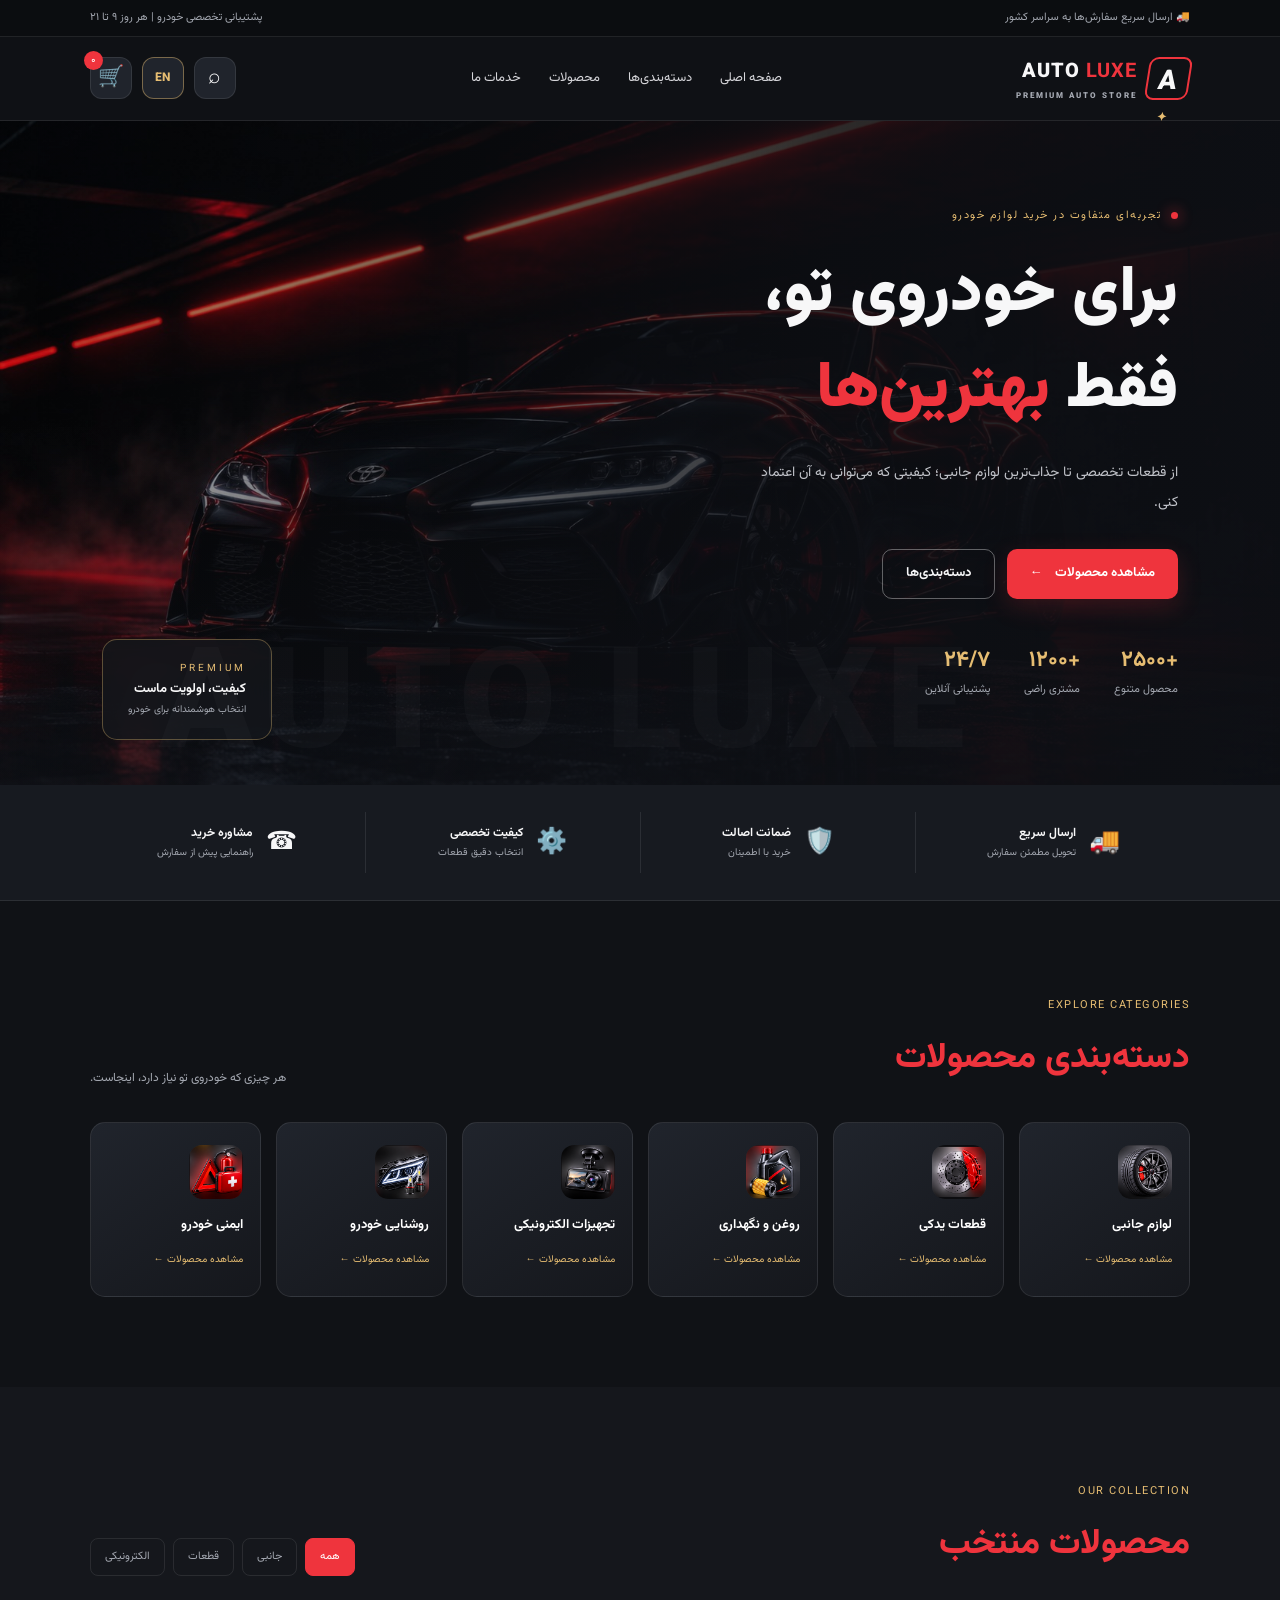
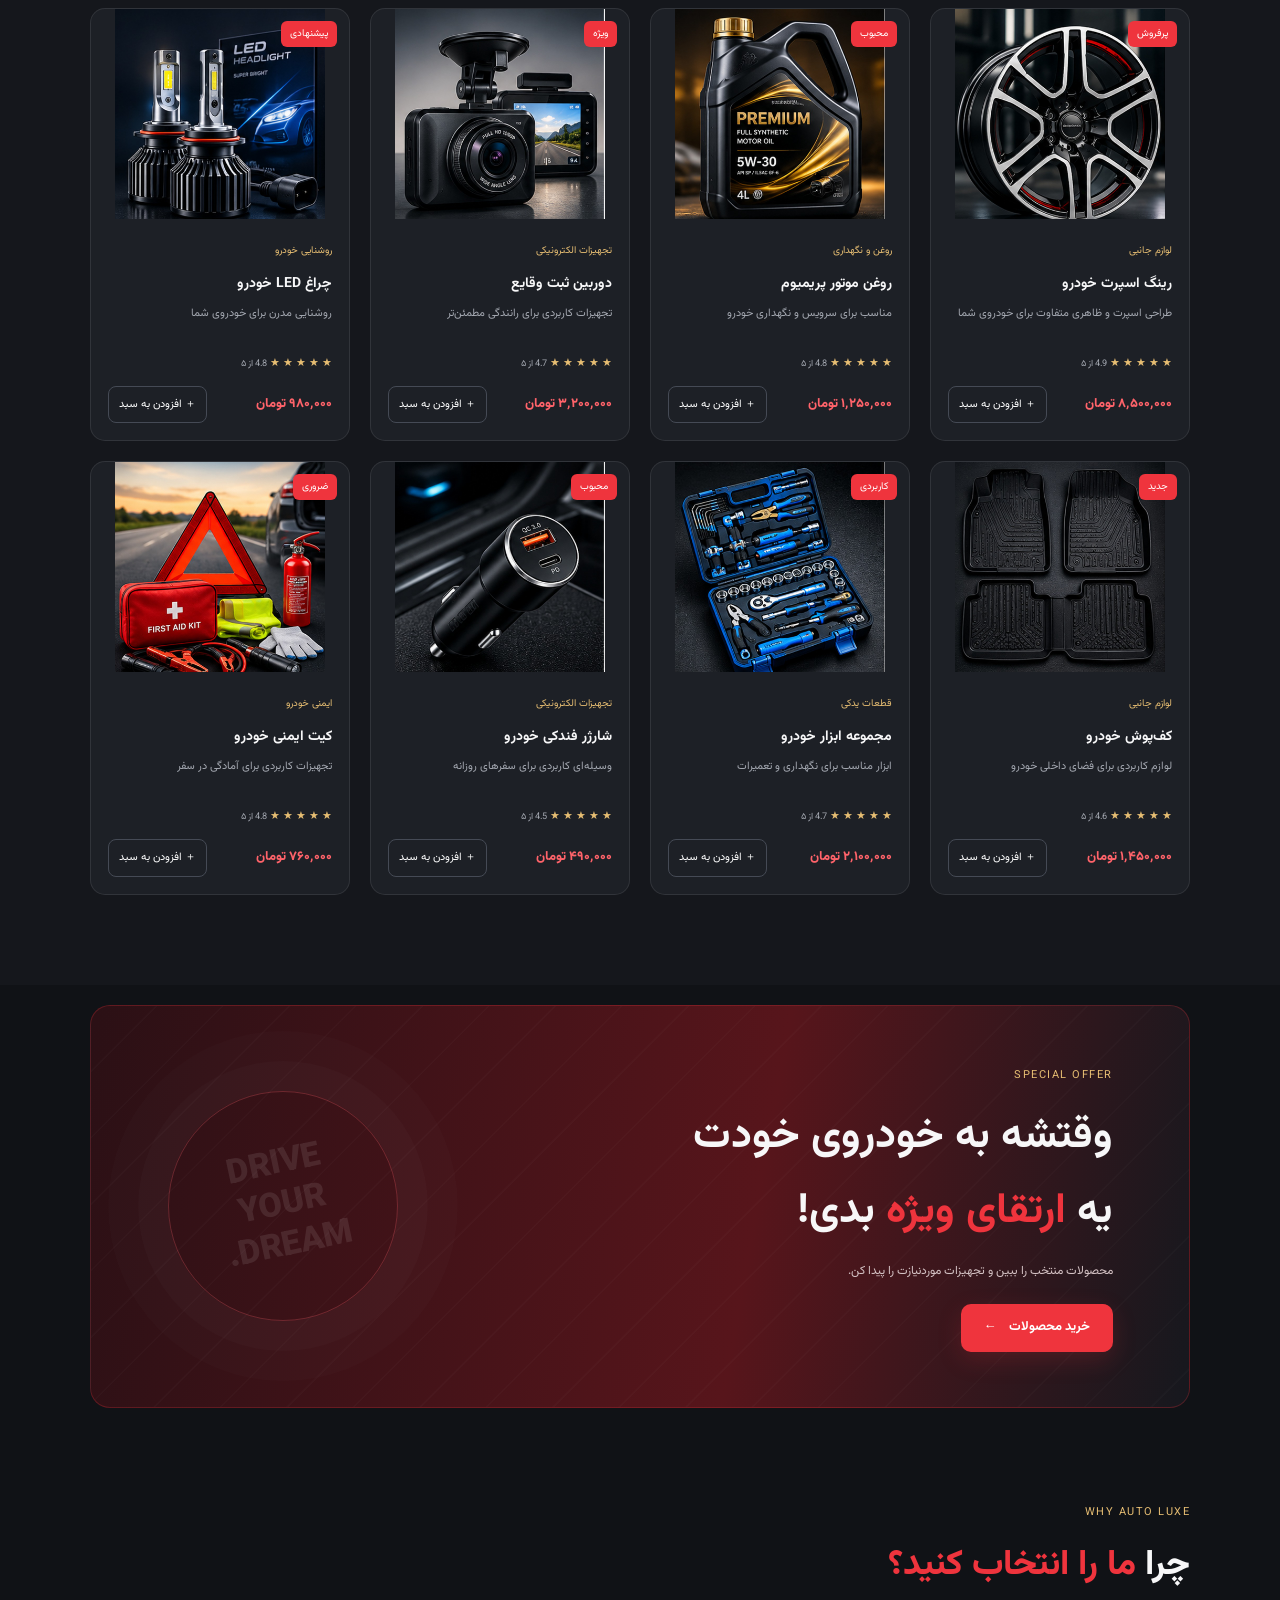
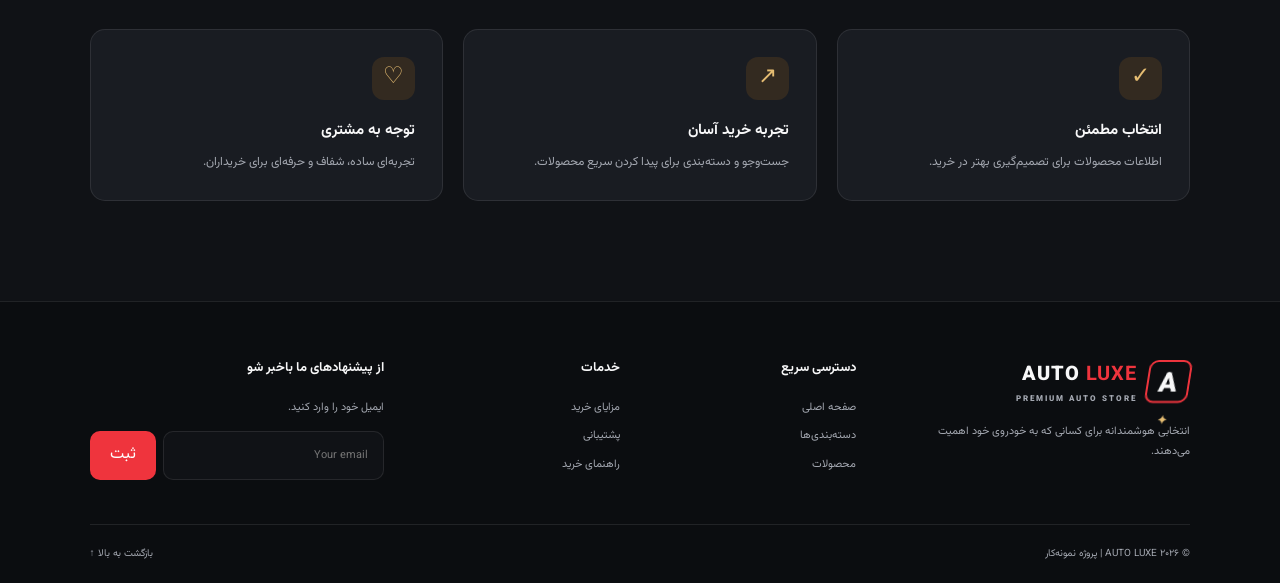
==== commit 804e0f95: "Update index.html" ====
--- a/index.html
+++ b/index.html
@@ -76,7 +76,7 @@
 <nav class="nav" id="nav">
   <a href="#home" data-fa="صفحه اصلی" data-en="Home">صفحه اصلی</a>
   <a href="#categories" data-fa="دسته‌بندی‌ها" data-en="Categories">دسته‌بندی‌ها</a>
-  <a href="#products" data-fa="محصولات" data-en="Products">محصولات</a>
+  <a href="products.html" data-fa="محصولات" data-en="Products">محصولات</a>
   <a href="#services" data-fa="خدمات ما" data-en="Our Services">خدمات ما</a>
 </nav>
 
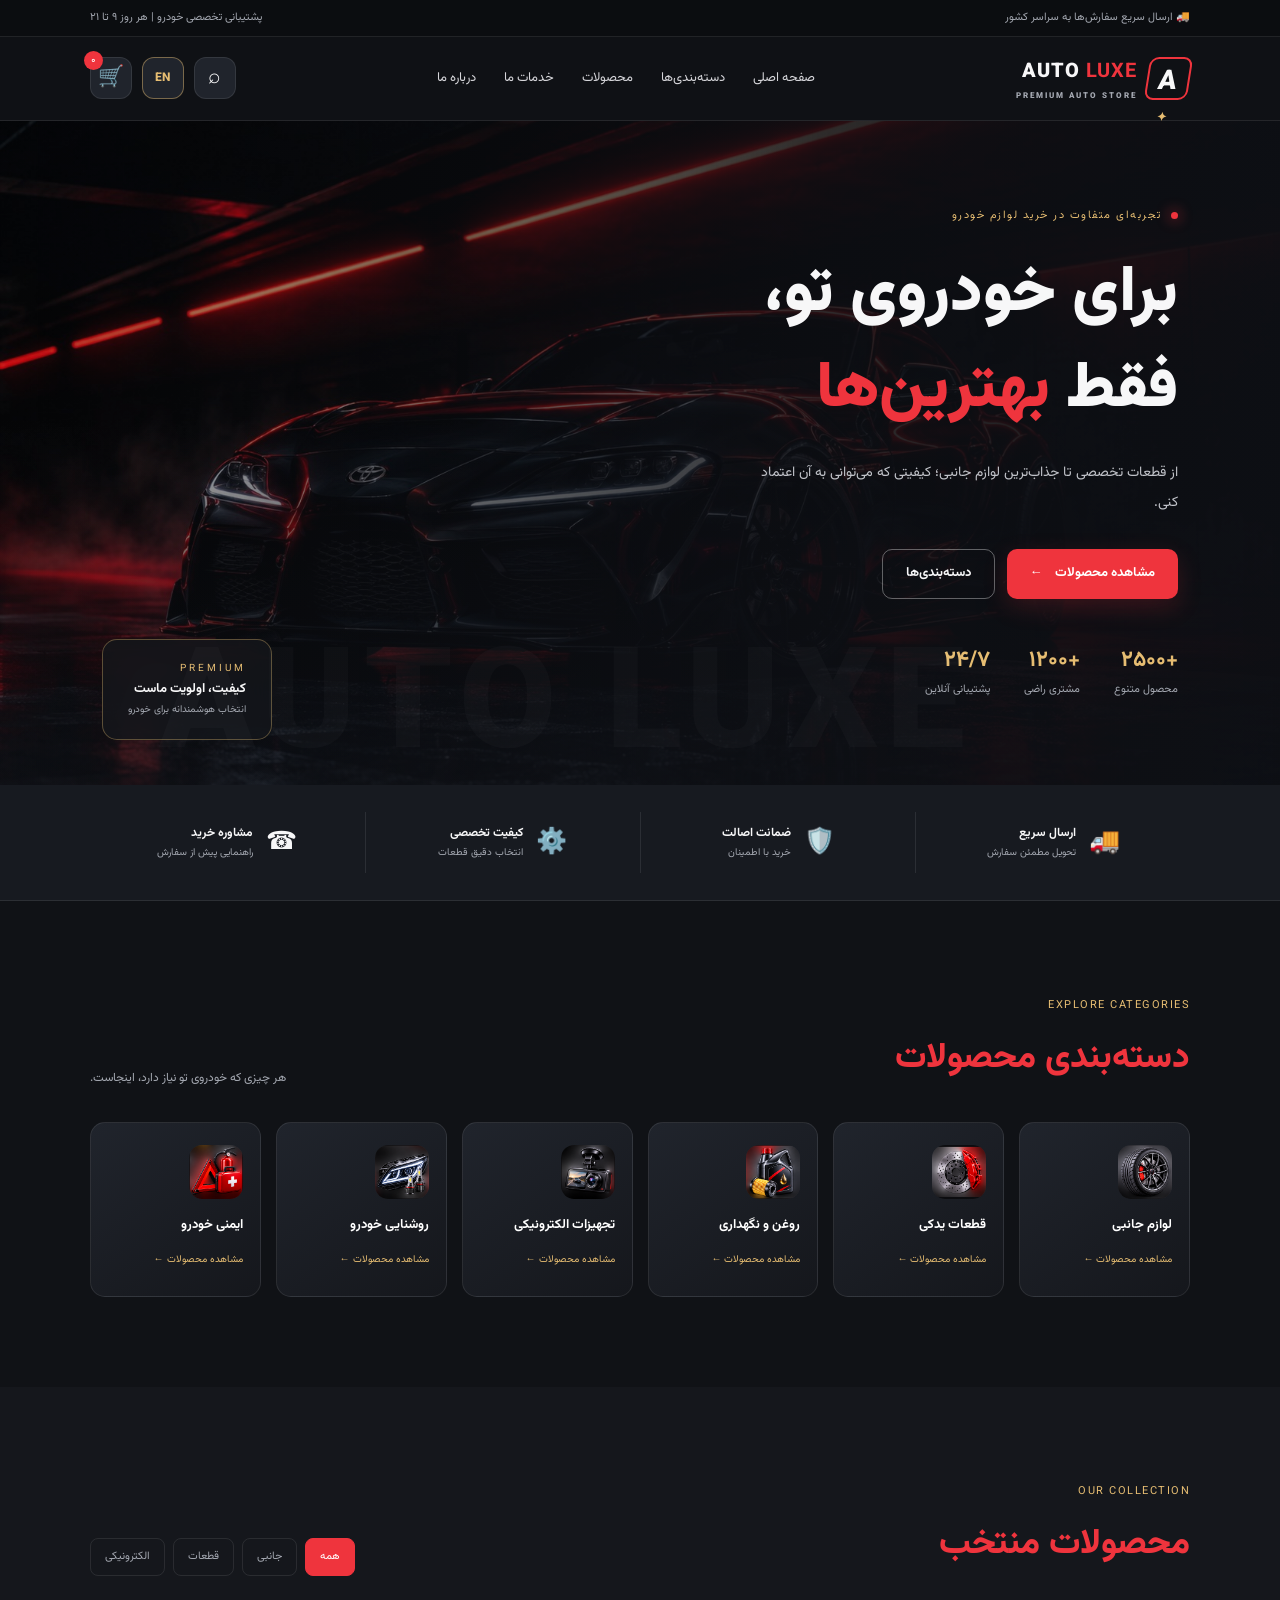
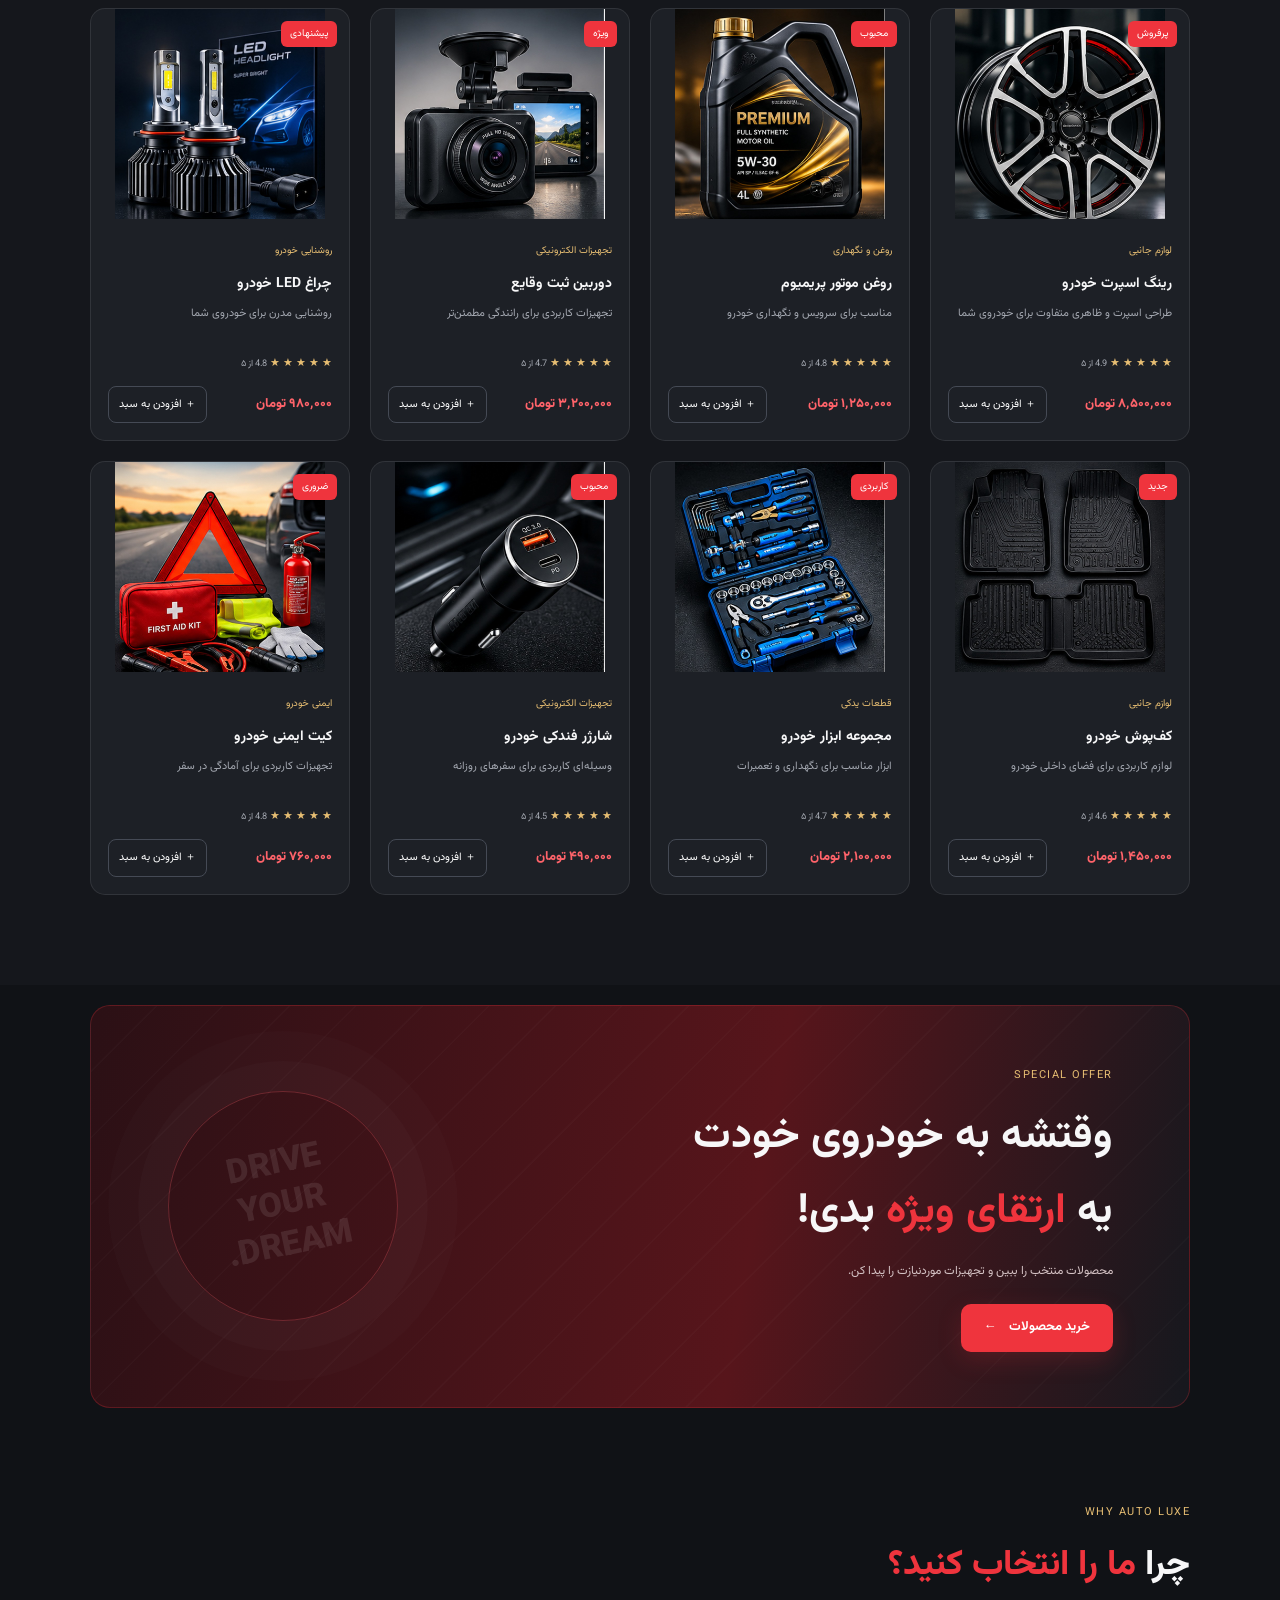
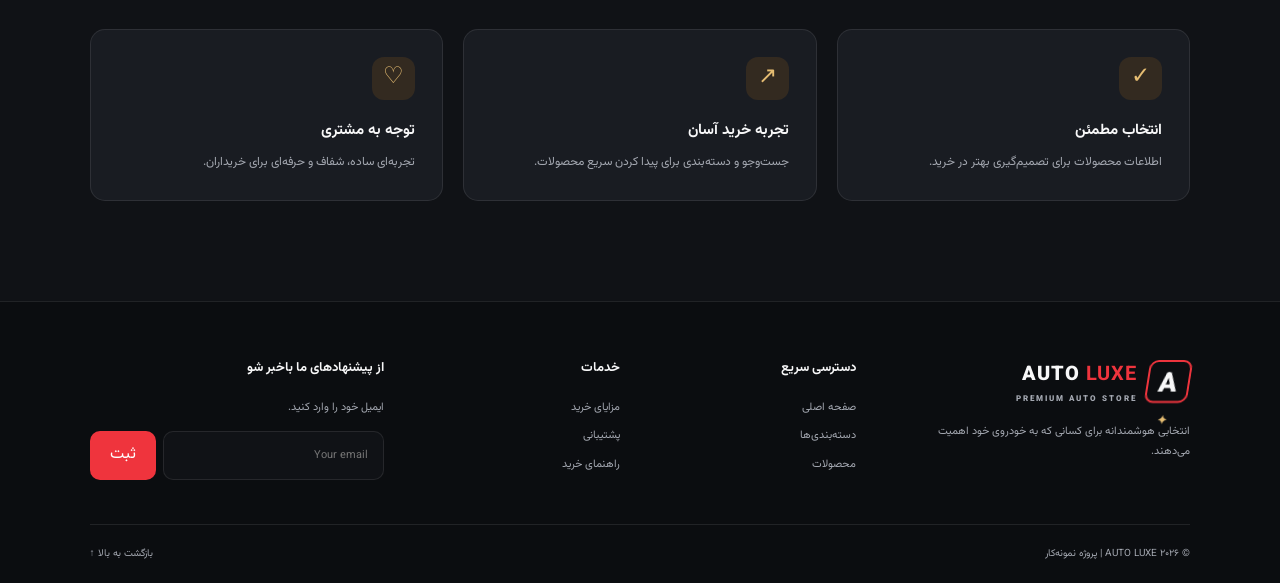
==== commit 961e0646: "Update index.html" ====
--- a/index.html
+++ b/index.html
@@ -78,6 +78,7 @@
   <a href="#categories" data-fa="دسته‌بندی‌ها" data-en="Categories">دسته‌بندی‌ها</a>
   <a href="products.html" data-fa="محصولات" data-en="Products">محصولات</a>
   <a href="#services" data-fa="خدمات ما" data-en="Our Services">خدمات ما</a>
+  <a href="about.html" data-fa="درباره ما" data-en="About Us">درباره ما</a>
 </nav>
 
 
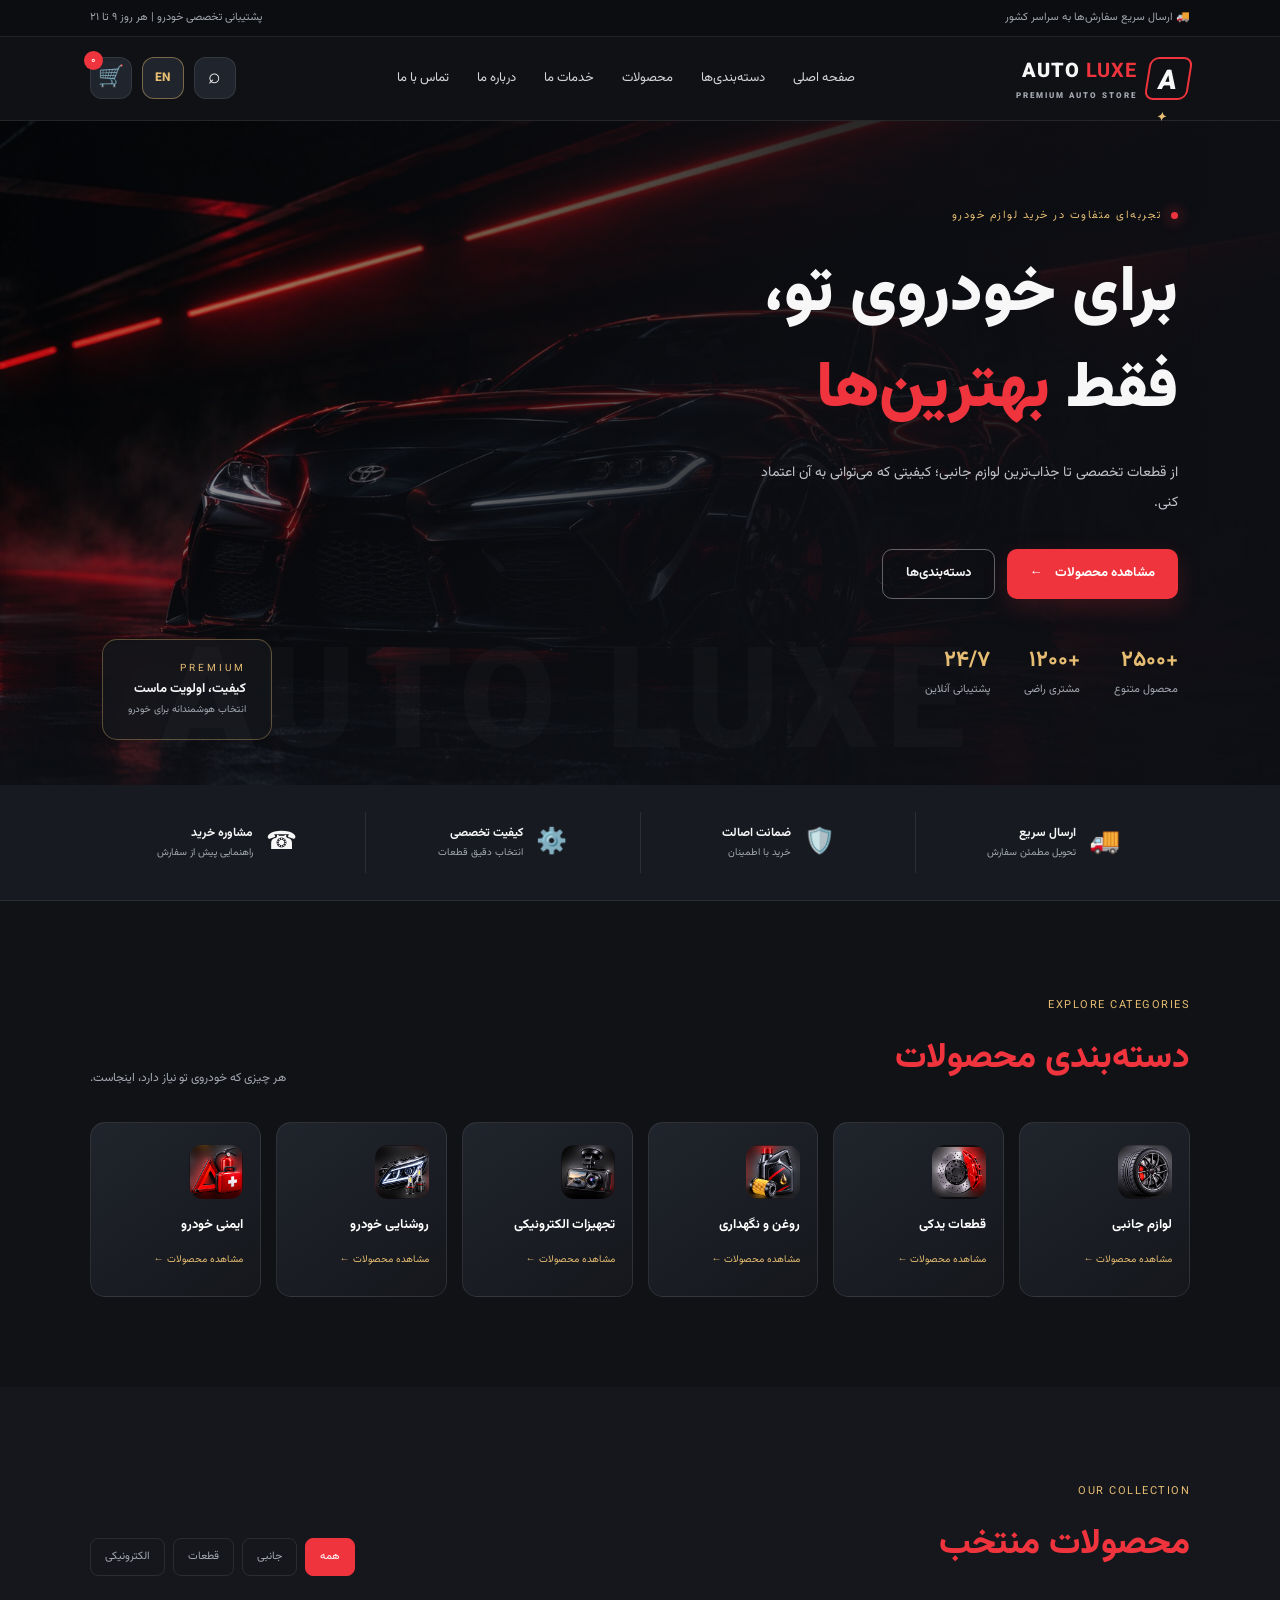
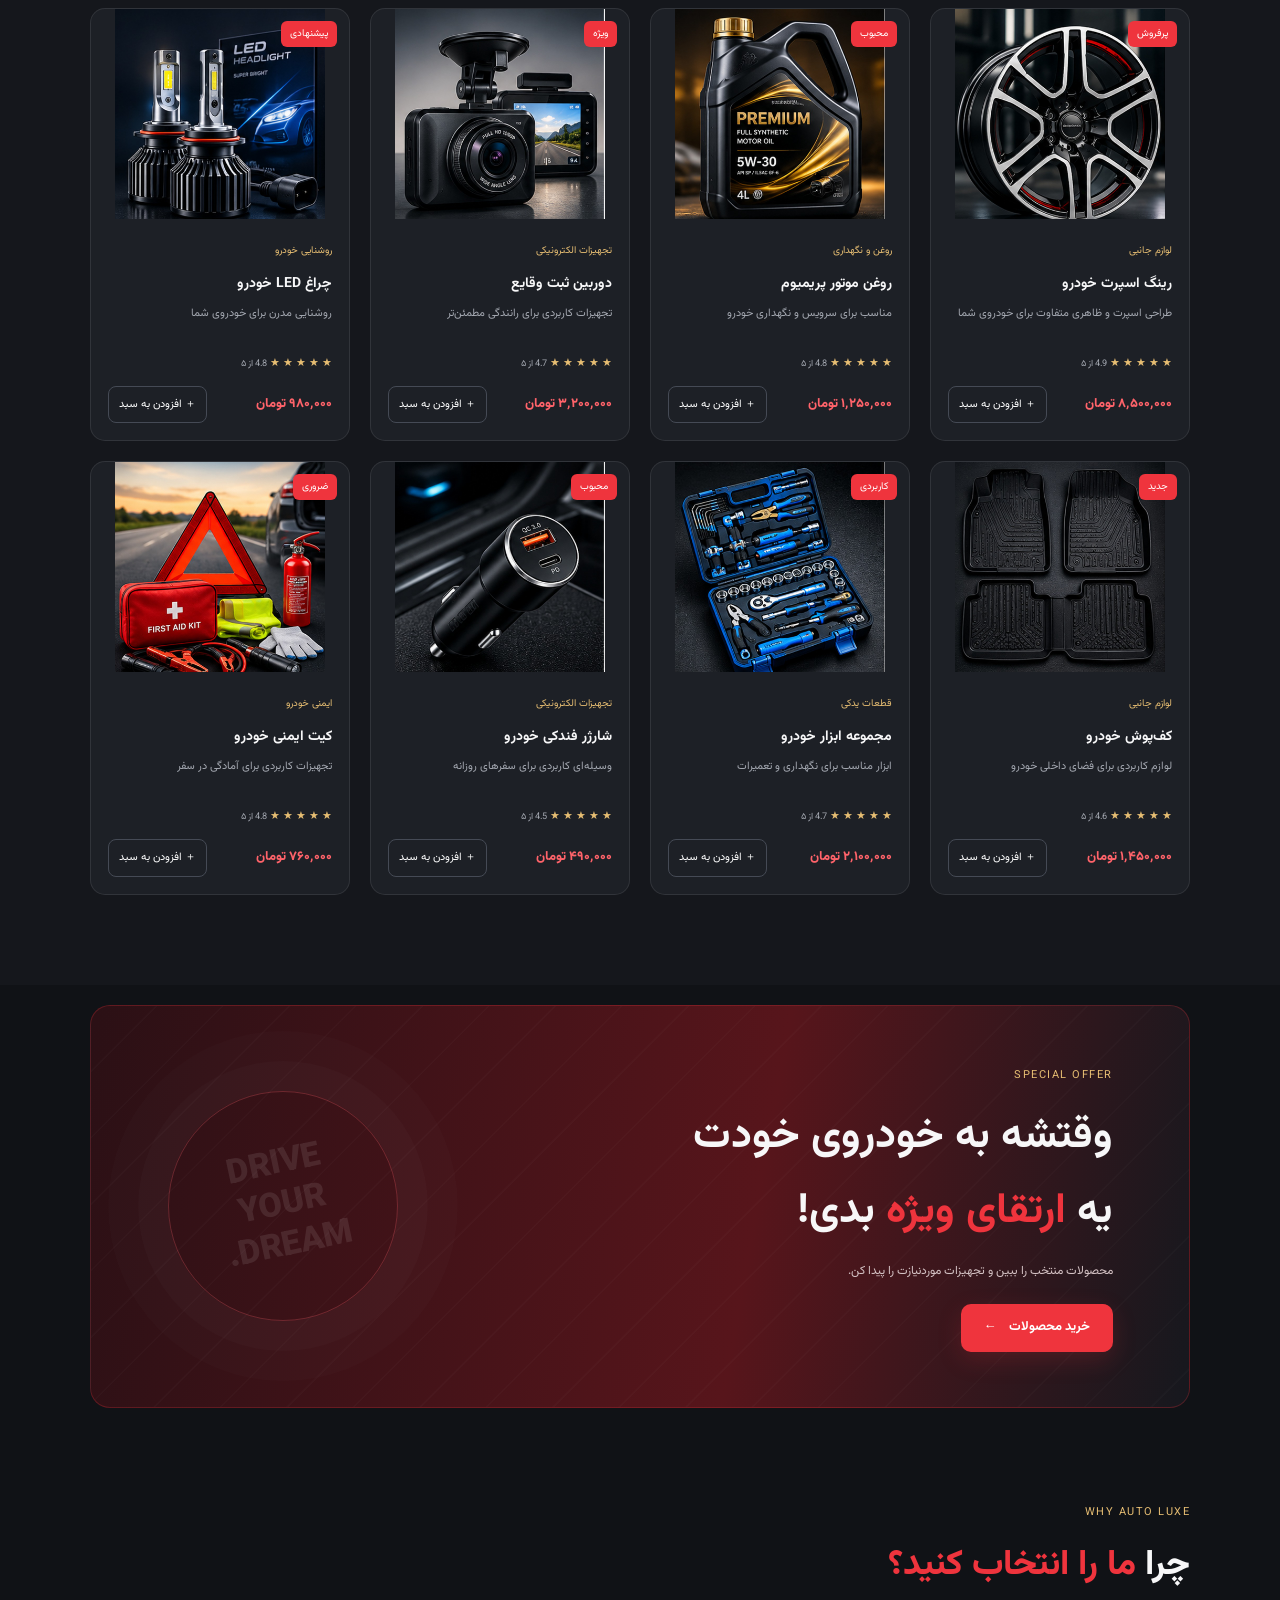
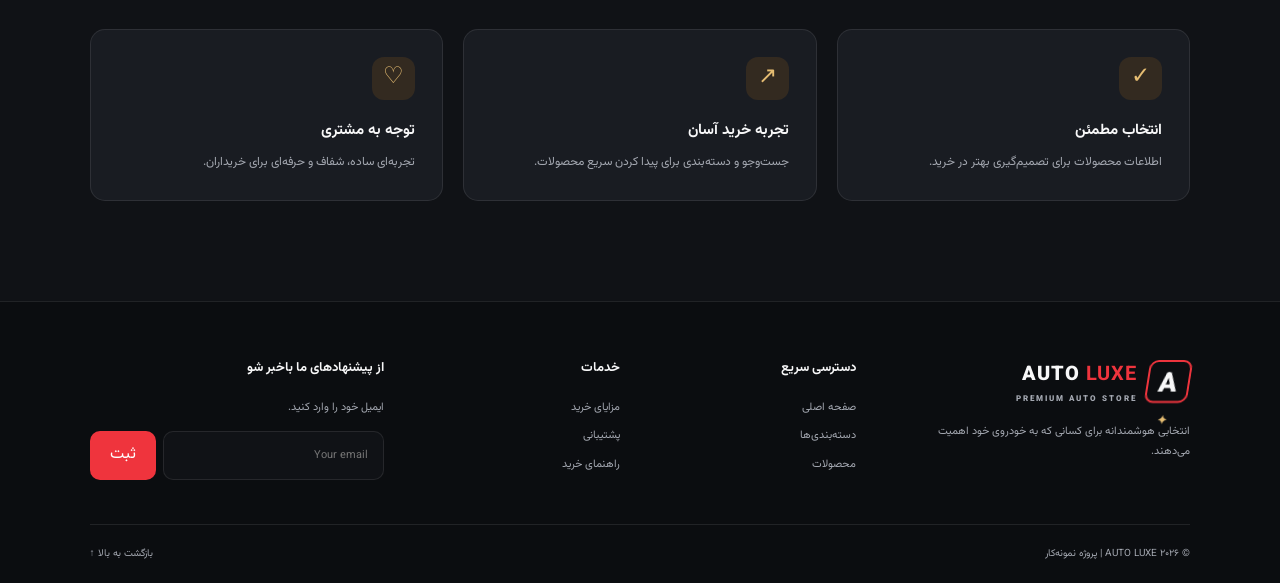
==== commit ce51eaa3: "Update index.html" ====
--- a/index.html
+++ b/index.html
@@ -79,6 +79,7 @@
   <a href="products.html" data-fa="محصولات" data-en="Products">محصولات</a>
   <a href="#services" data-fa="خدمات ما" data-en="Our Services">خدمات ما</a>
   <a href="about.html" data-fa="درباره ما" data-en="About Us">درباره ما</a>
+  <a href="contact.html" data-fa="تماس با ما" data-en="Contact Us">تماس با ما</a>
 </nav>
 
 
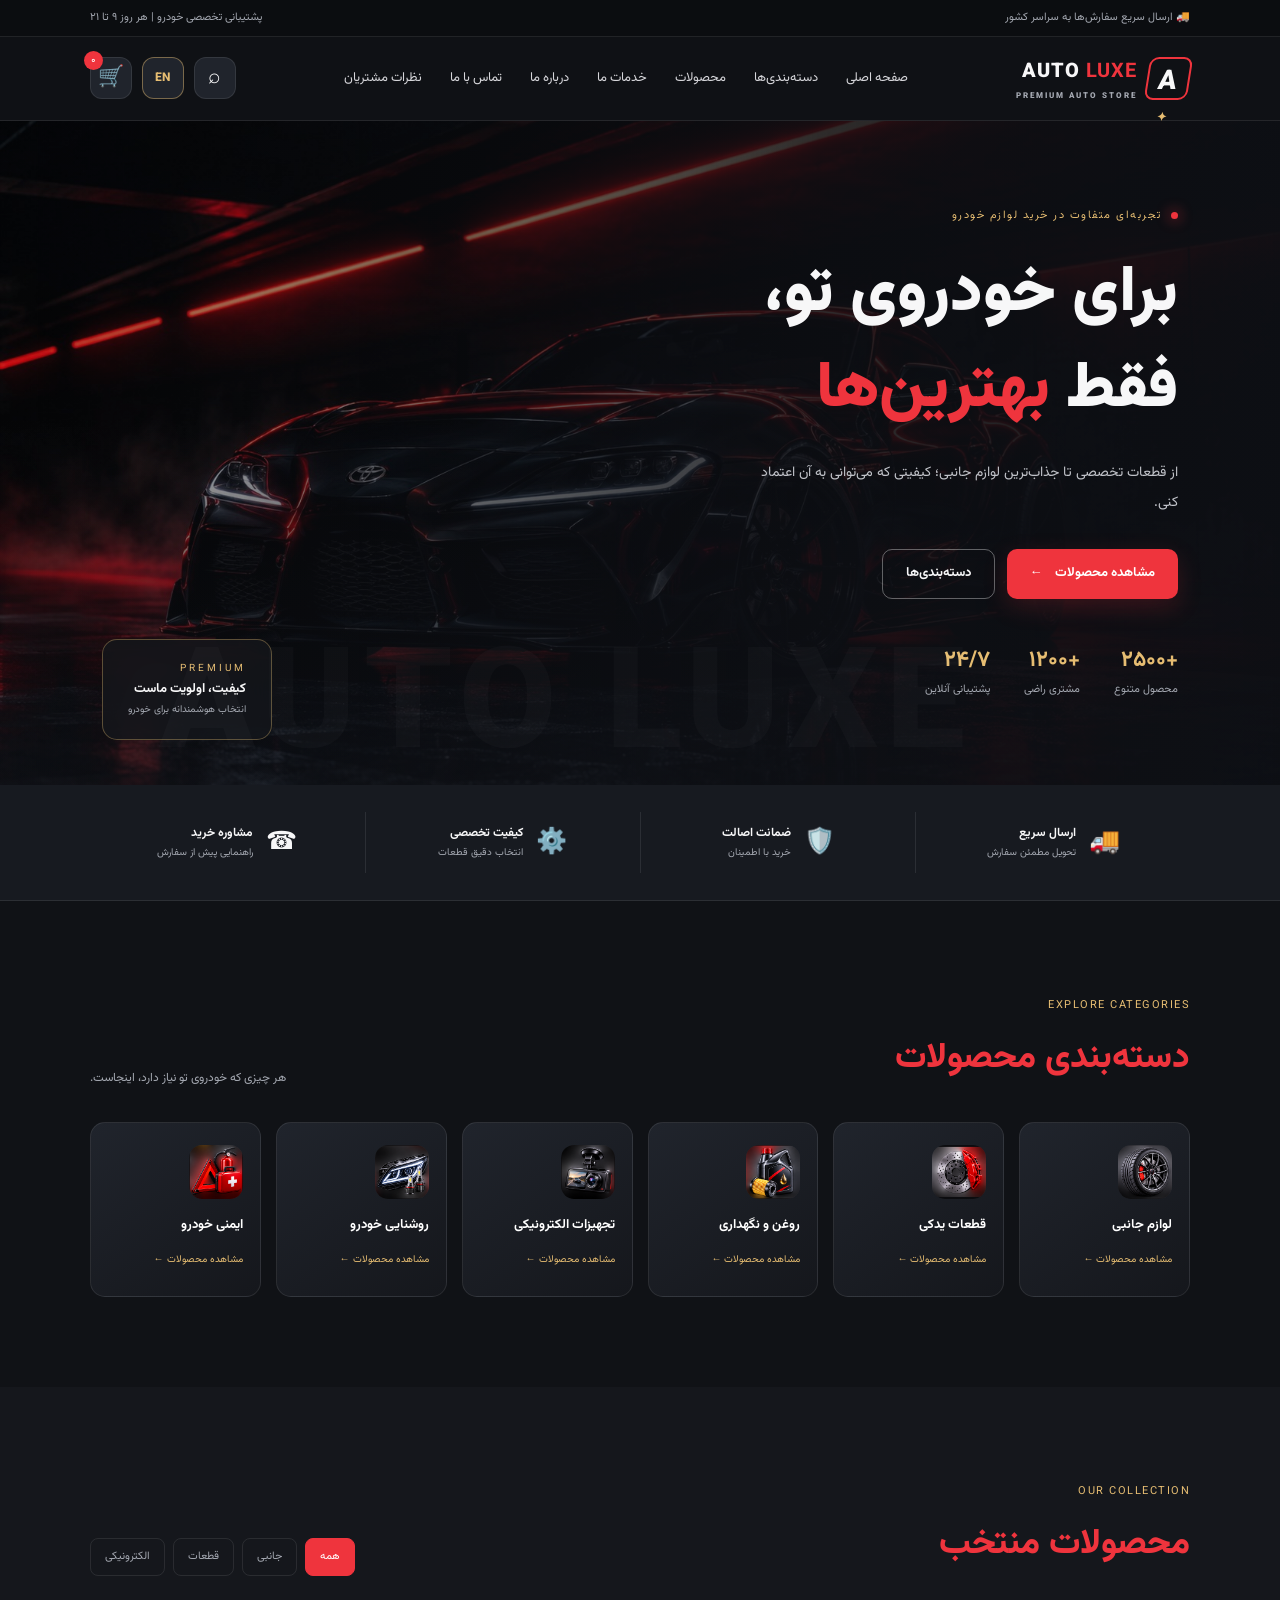
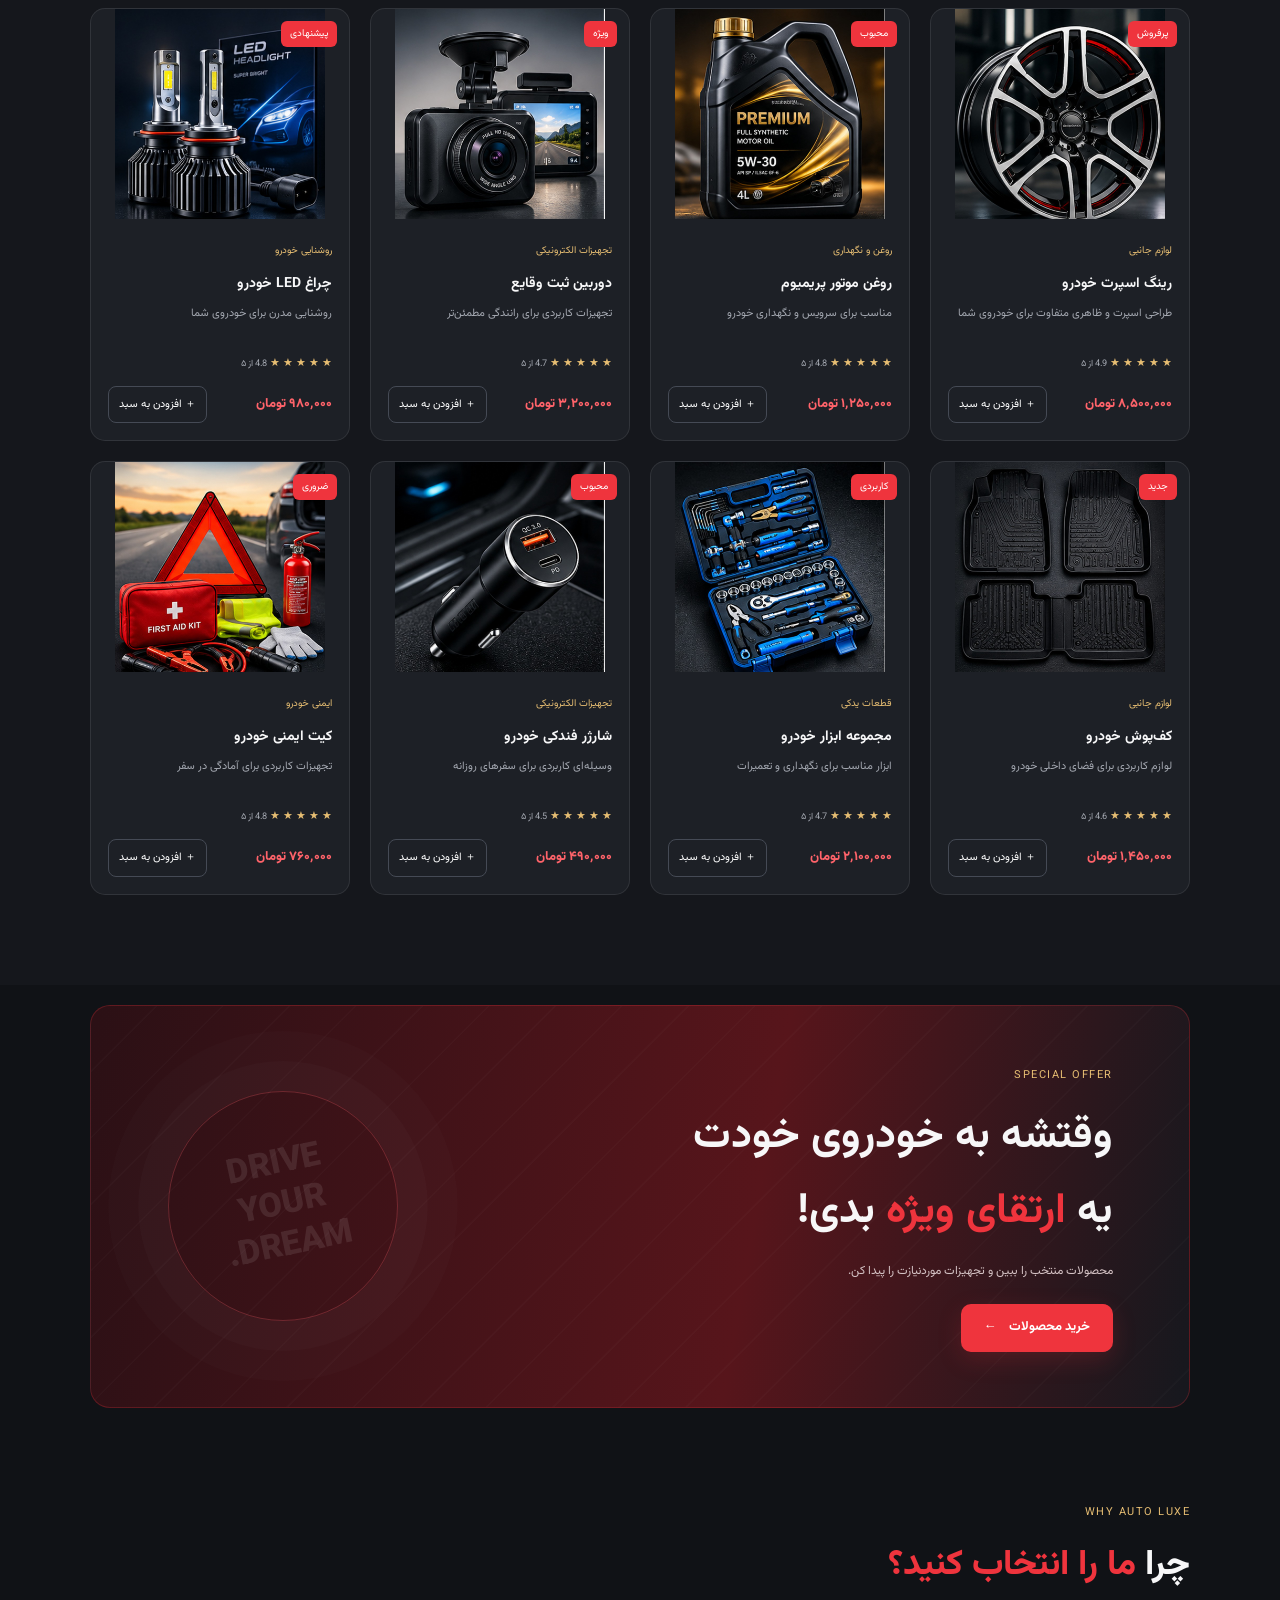
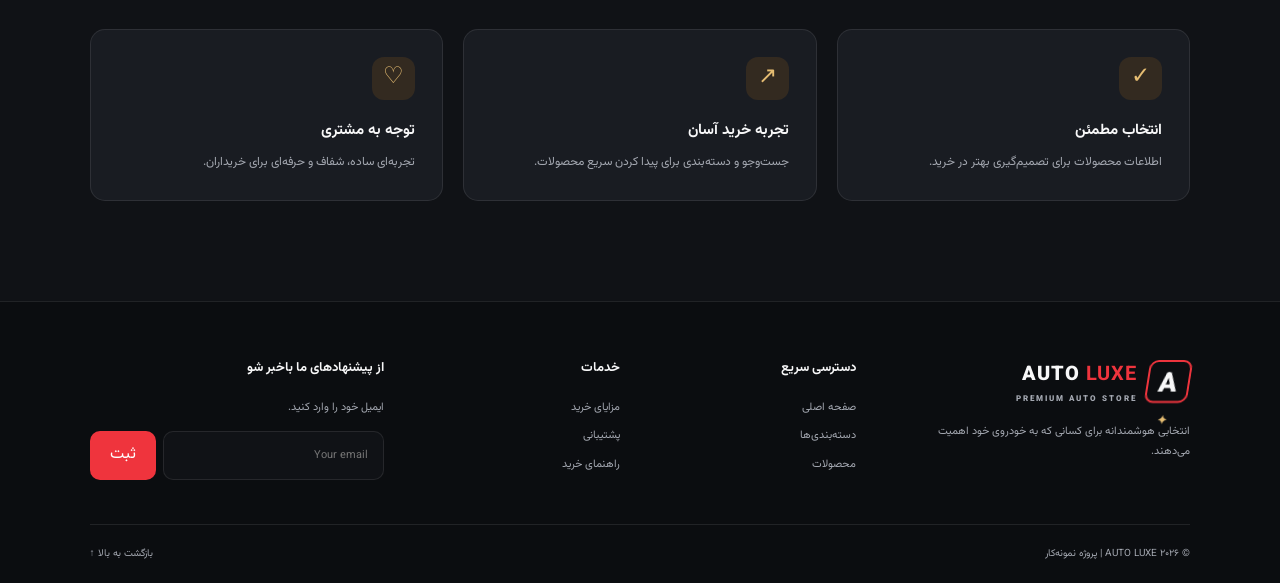
==== commit 8bb35f38: "Update index.html" ====
--- a/index.html
+++ b/index.html
@@ -80,6 +80,7 @@
   <a href="#services" data-fa="خدمات ما" data-en="Our Services">خدمات ما</a>
   <a href="about.html" data-fa="درباره ما" data-en="About Us">درباره ما</a>
   <a href="contact.html" data-fa="تماس با ما" data-en="Contact Us">تماس با ما</a>
+  <a href="reviews.html" data-fa="نظرات مشتریان" data-en="Customer Reviews">نظرات مشتریان</a>
 </nav>
 
 
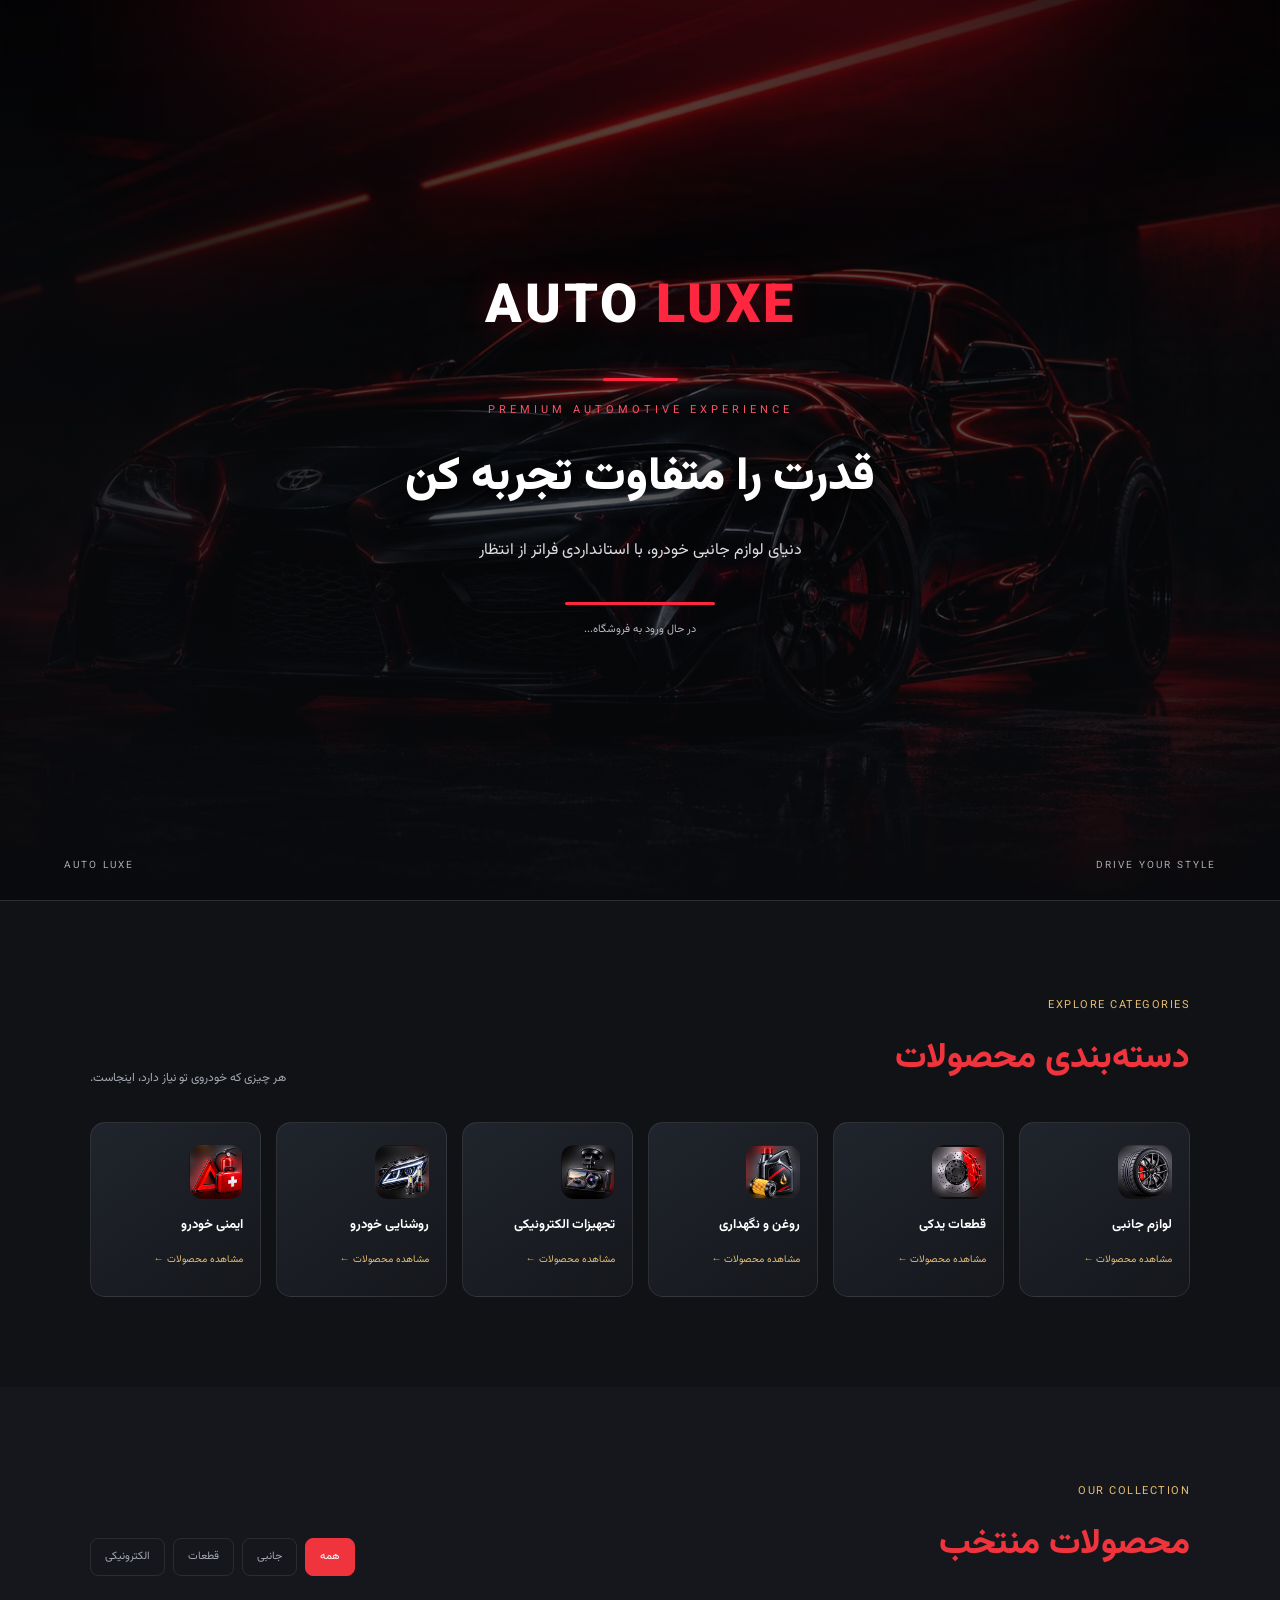
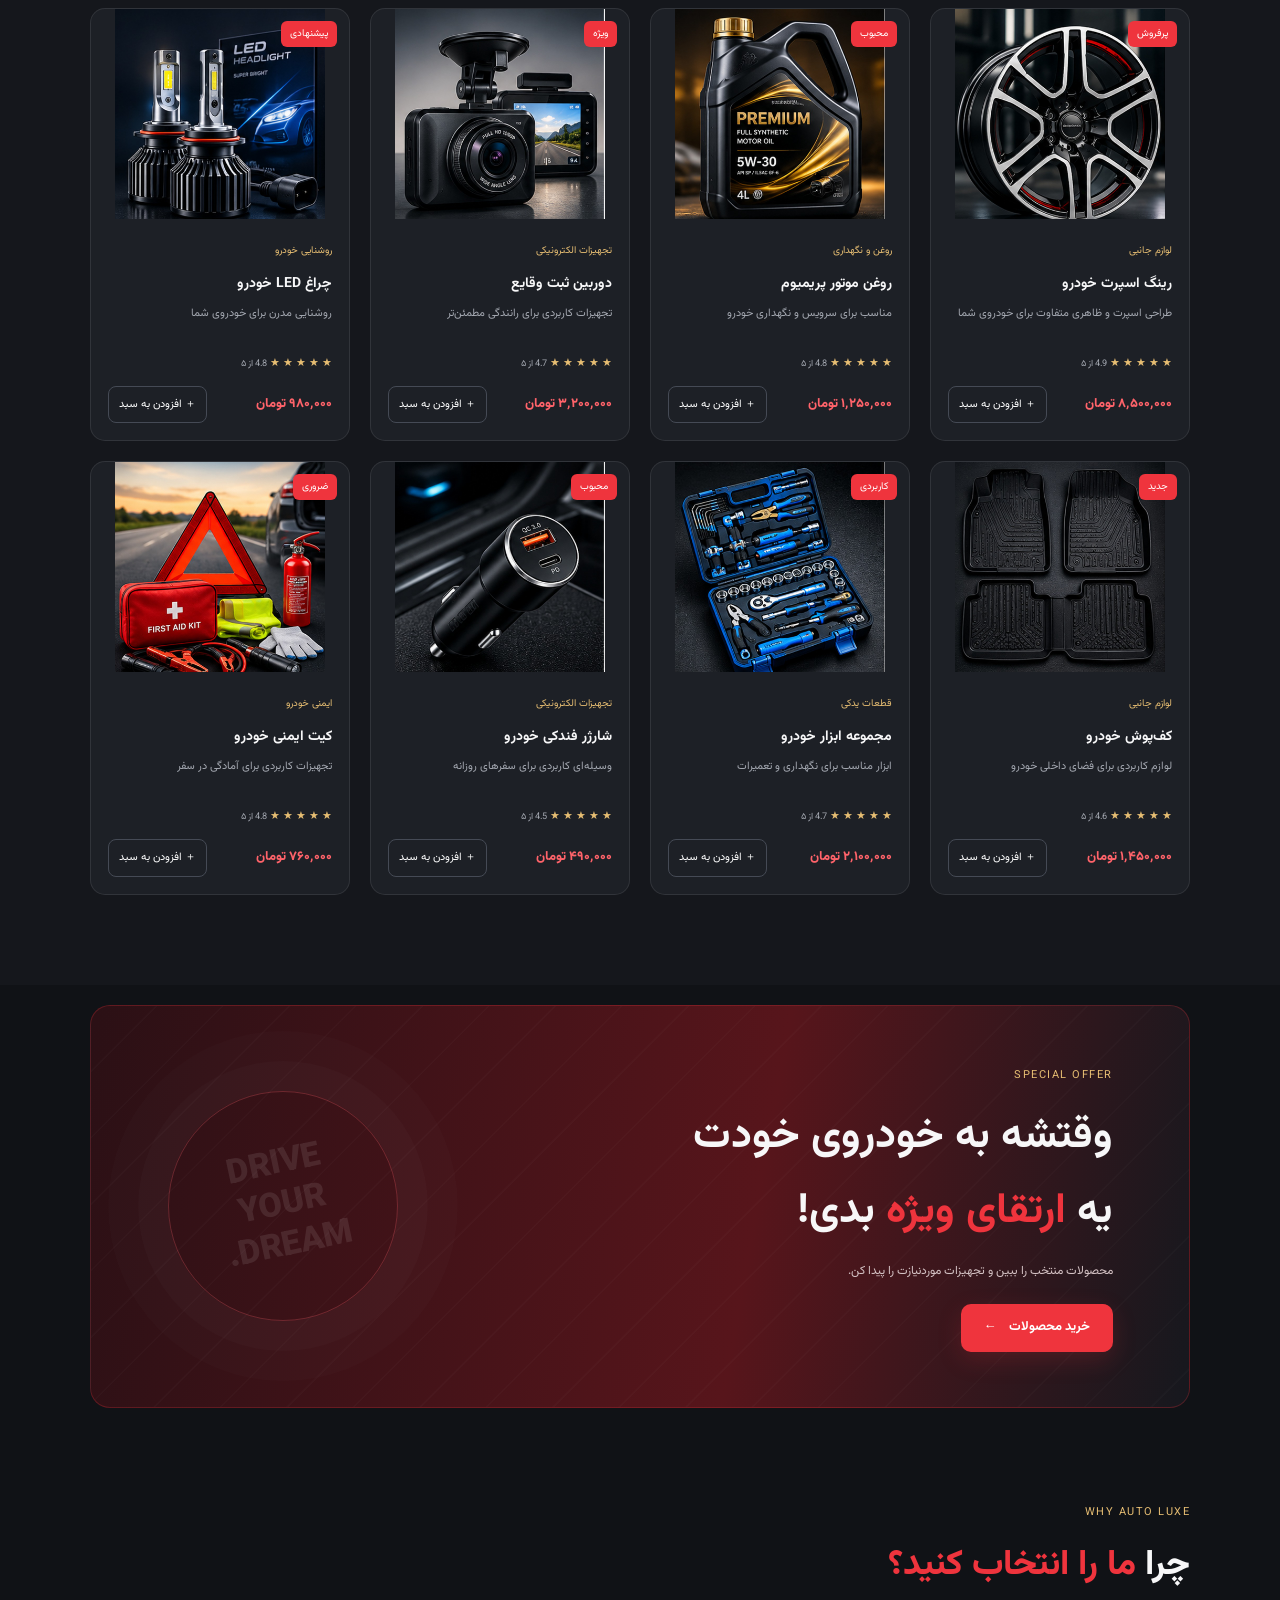
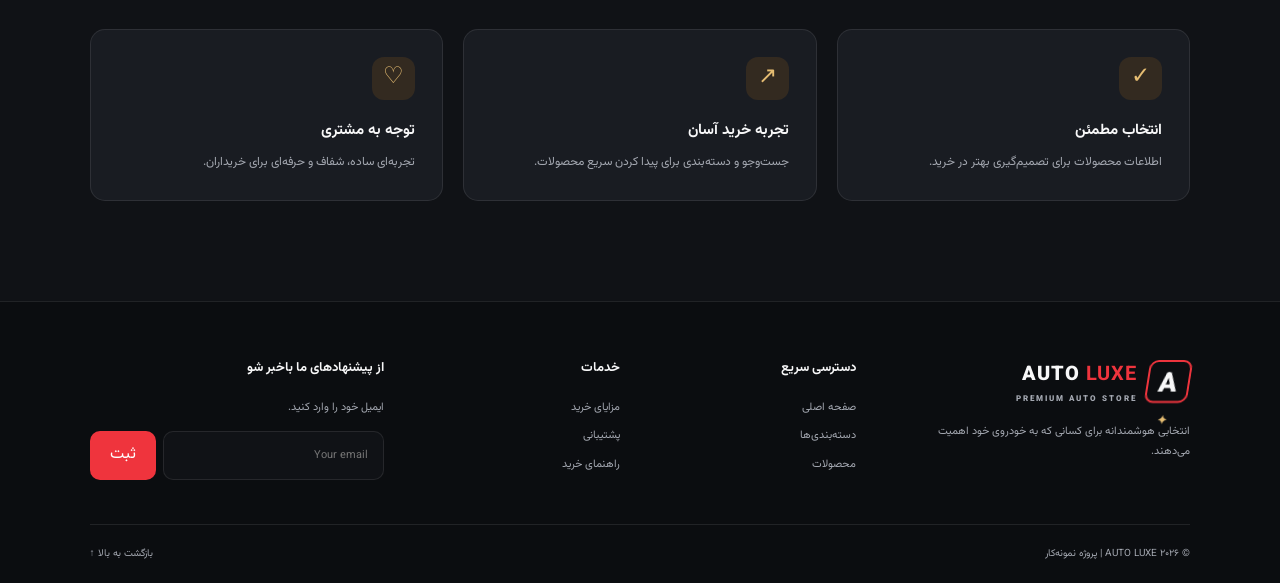
==== commit e076f74f: "Update index.html" ====
--- a/index.html
+++ b/index.html
@@ -81,6 +81,7 @@
   <a href="about.html" data-fa="درباره ما" data-en="About Us">درباره ما</a>
   <a href="contact.html" data-fa="تماس با ما" data-en="Contact Us">تماس با ما</a>
   <a href="reviews.html" data-fa="نظرات مشتریان" data-en="Customer Reviews">نظرات مشتریان</a>
+  <a href="offers.html" data-fa="تخفیف‌های ویژه" data-en="Special Offers">تخفیف‌های ویژه</a>
 </nav>
 
 
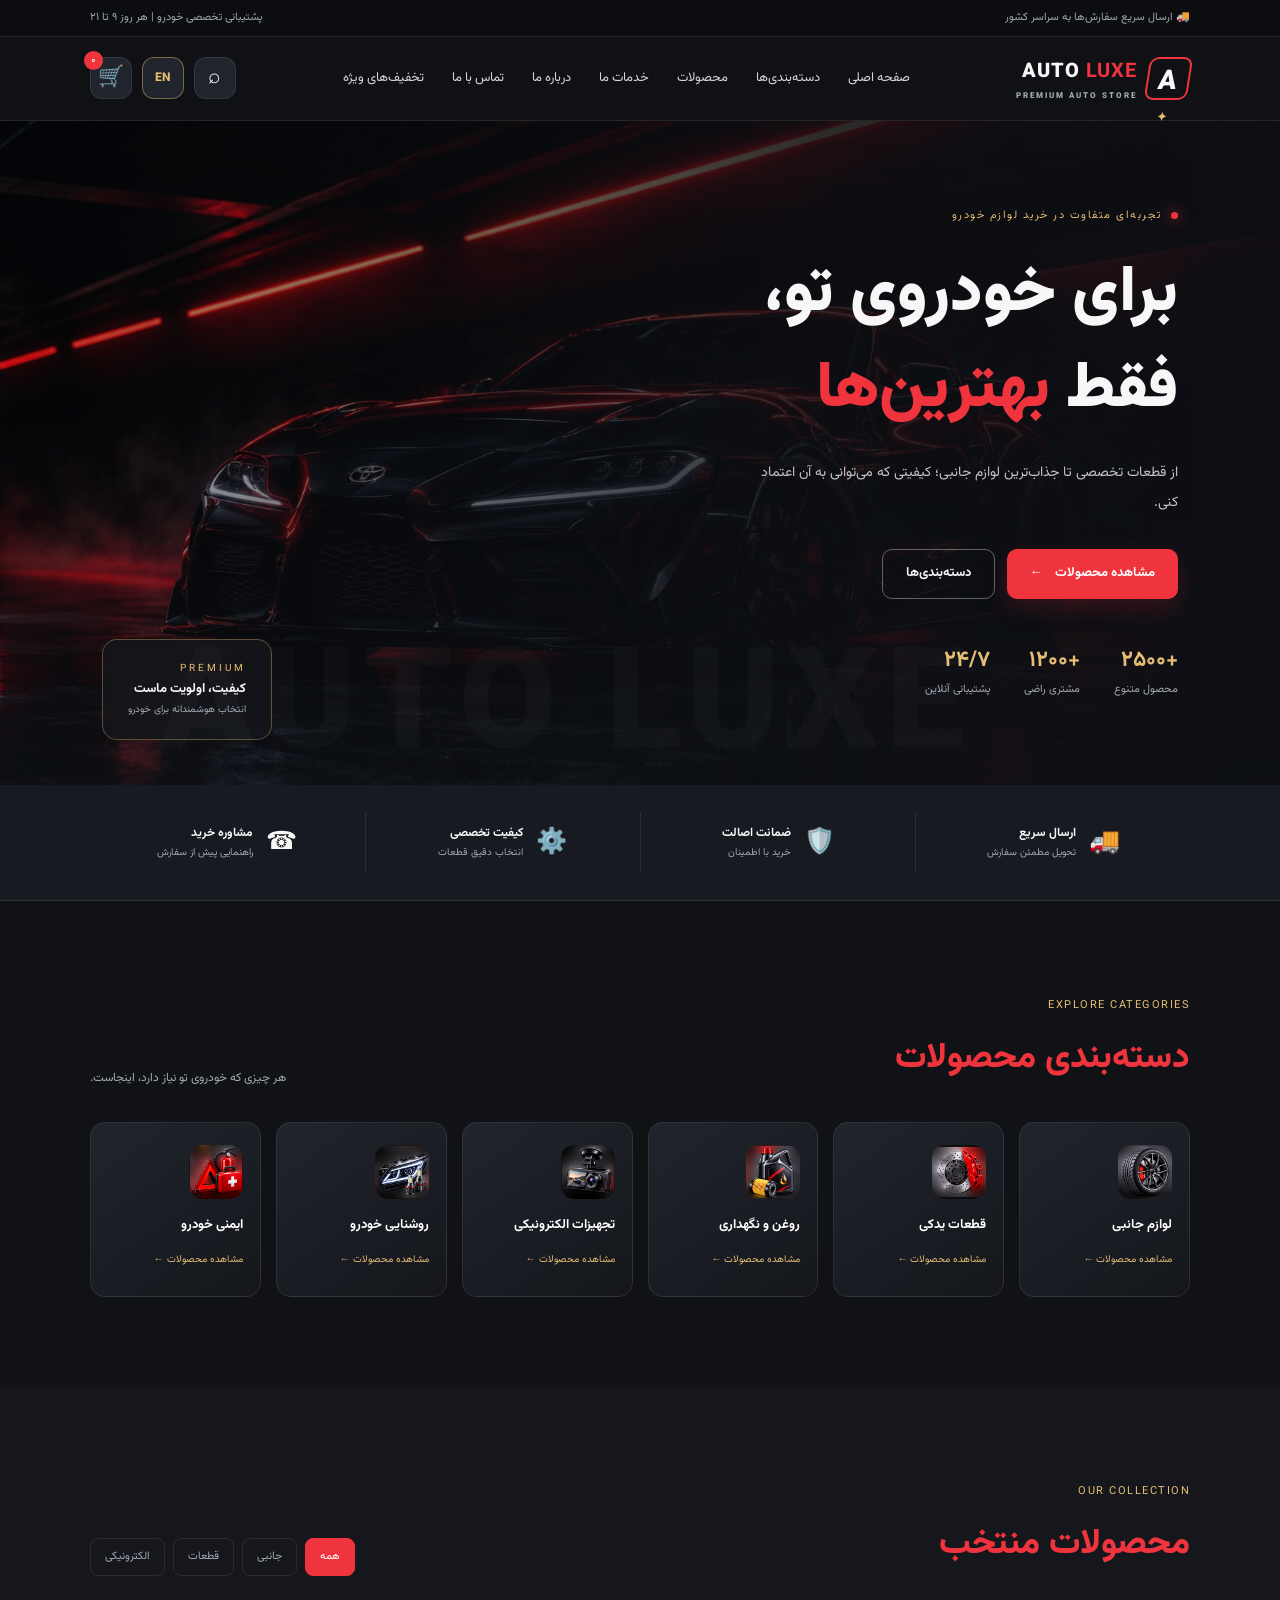
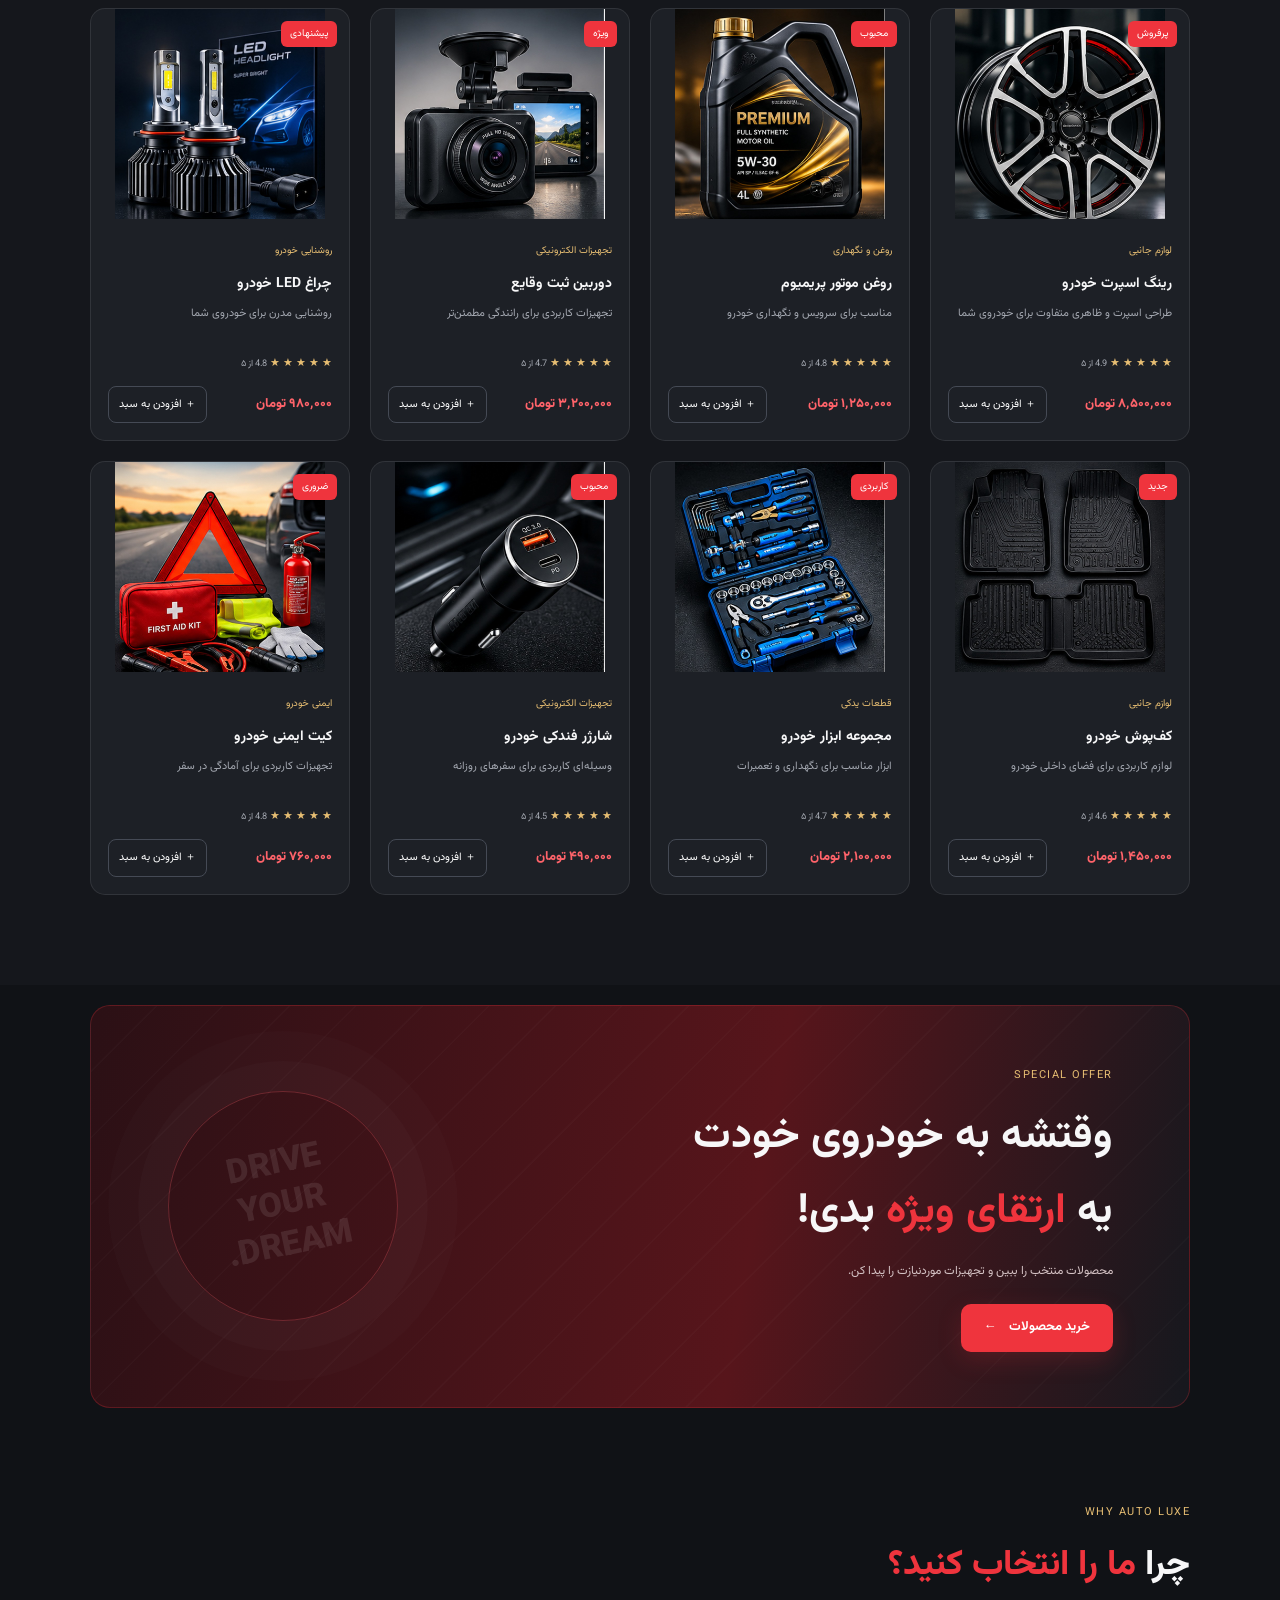
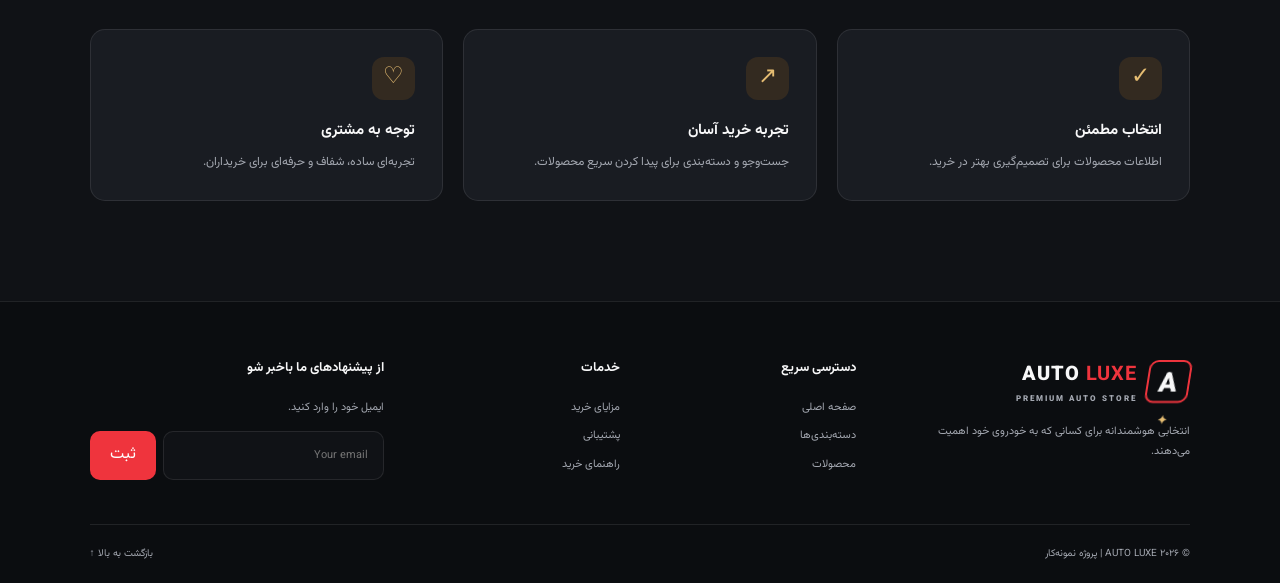
==== commit 932c92fe: "Update index.html" ====
--- a/index.html
+++ b/index.html
@@ -80,7 +80,6 @@
   <a href="#services" data-fa="خدمات ما" data-en="Our Services">خدمات ما</a>
   <a href="about.html" data-fa="درباره ما" data-en="About Us">درباره ما</a>
   <a href="contact.html" data-fa="تماس با ما" data-en="Contact Us">تماس با ما</a>
-  <a href="reviews.html" data-fa="نظرات مشتریان" data-en="Customer Reviews">نظرات مشتریان</a>
   <a href="offers.html" data-fa="تخفیف‌های ویژه" data-en="Special Offers">تخفیف‌های ویژه</a>
 </nav>
 
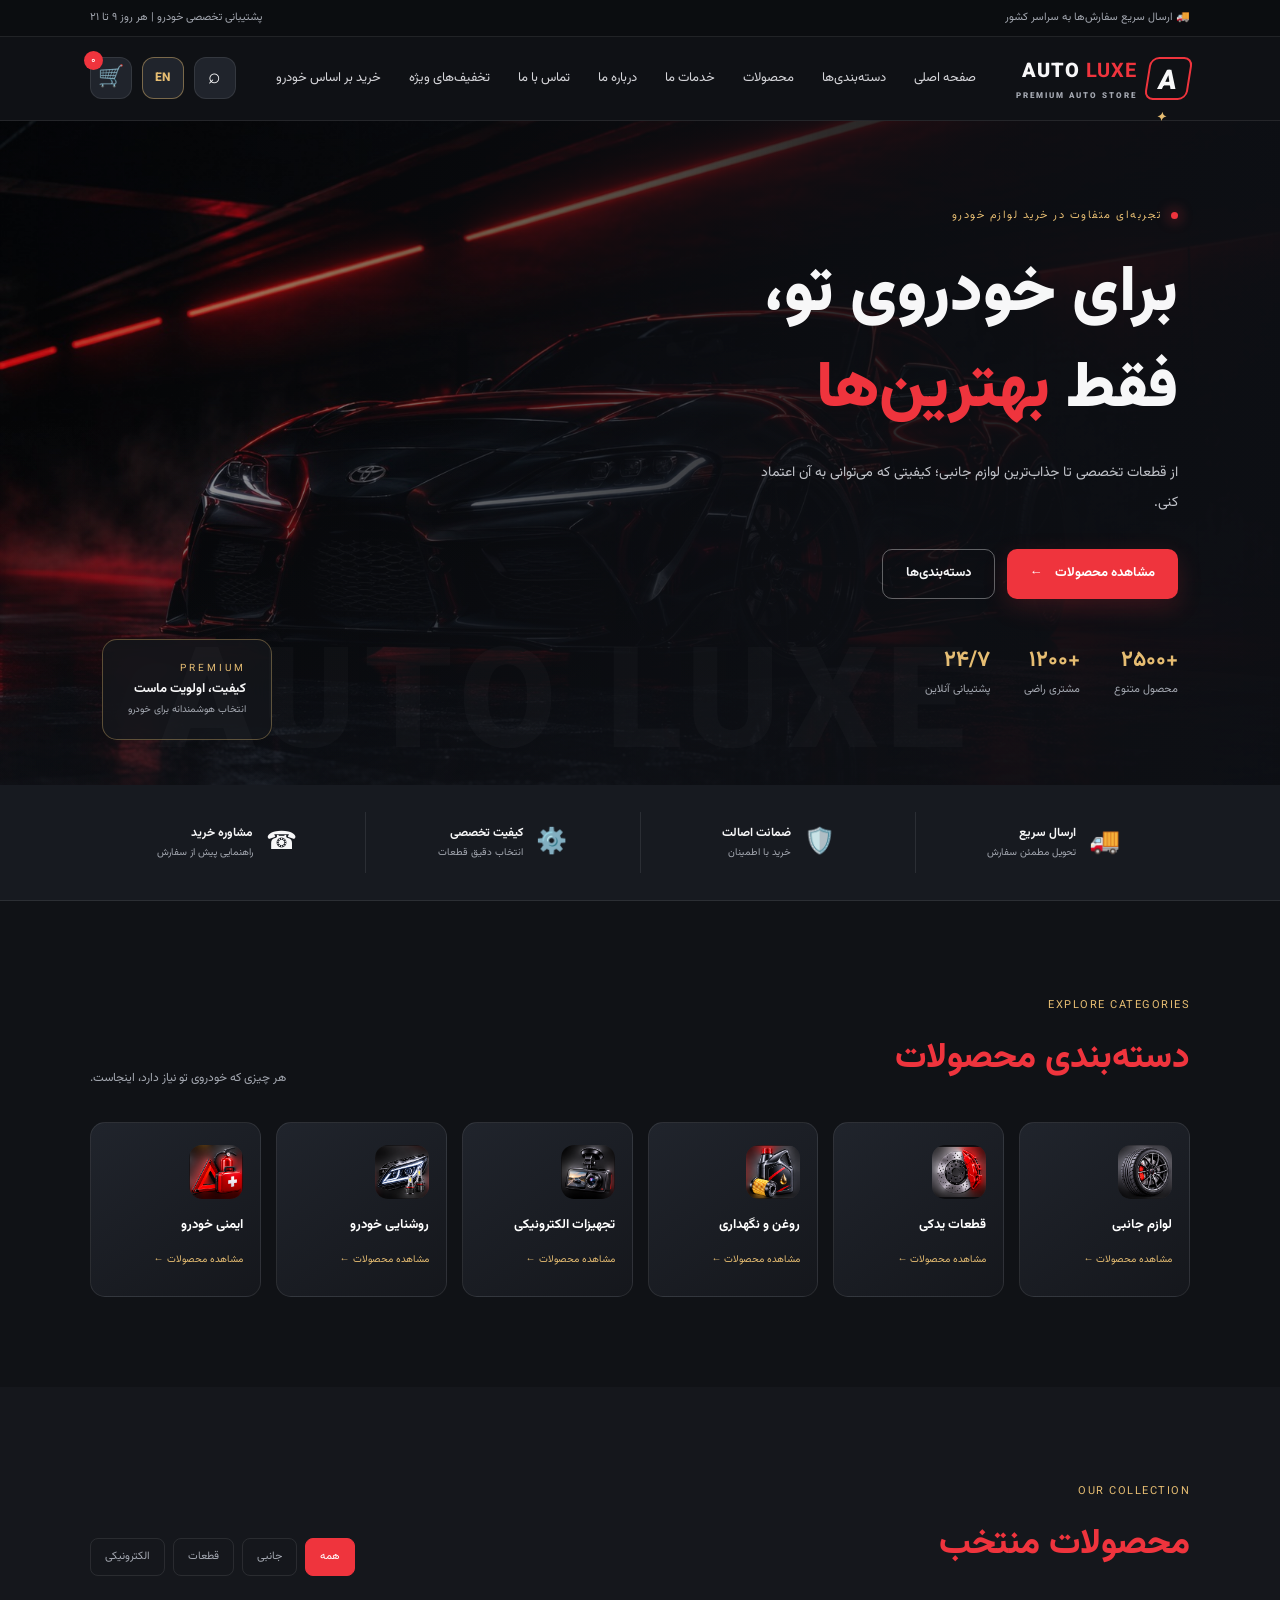
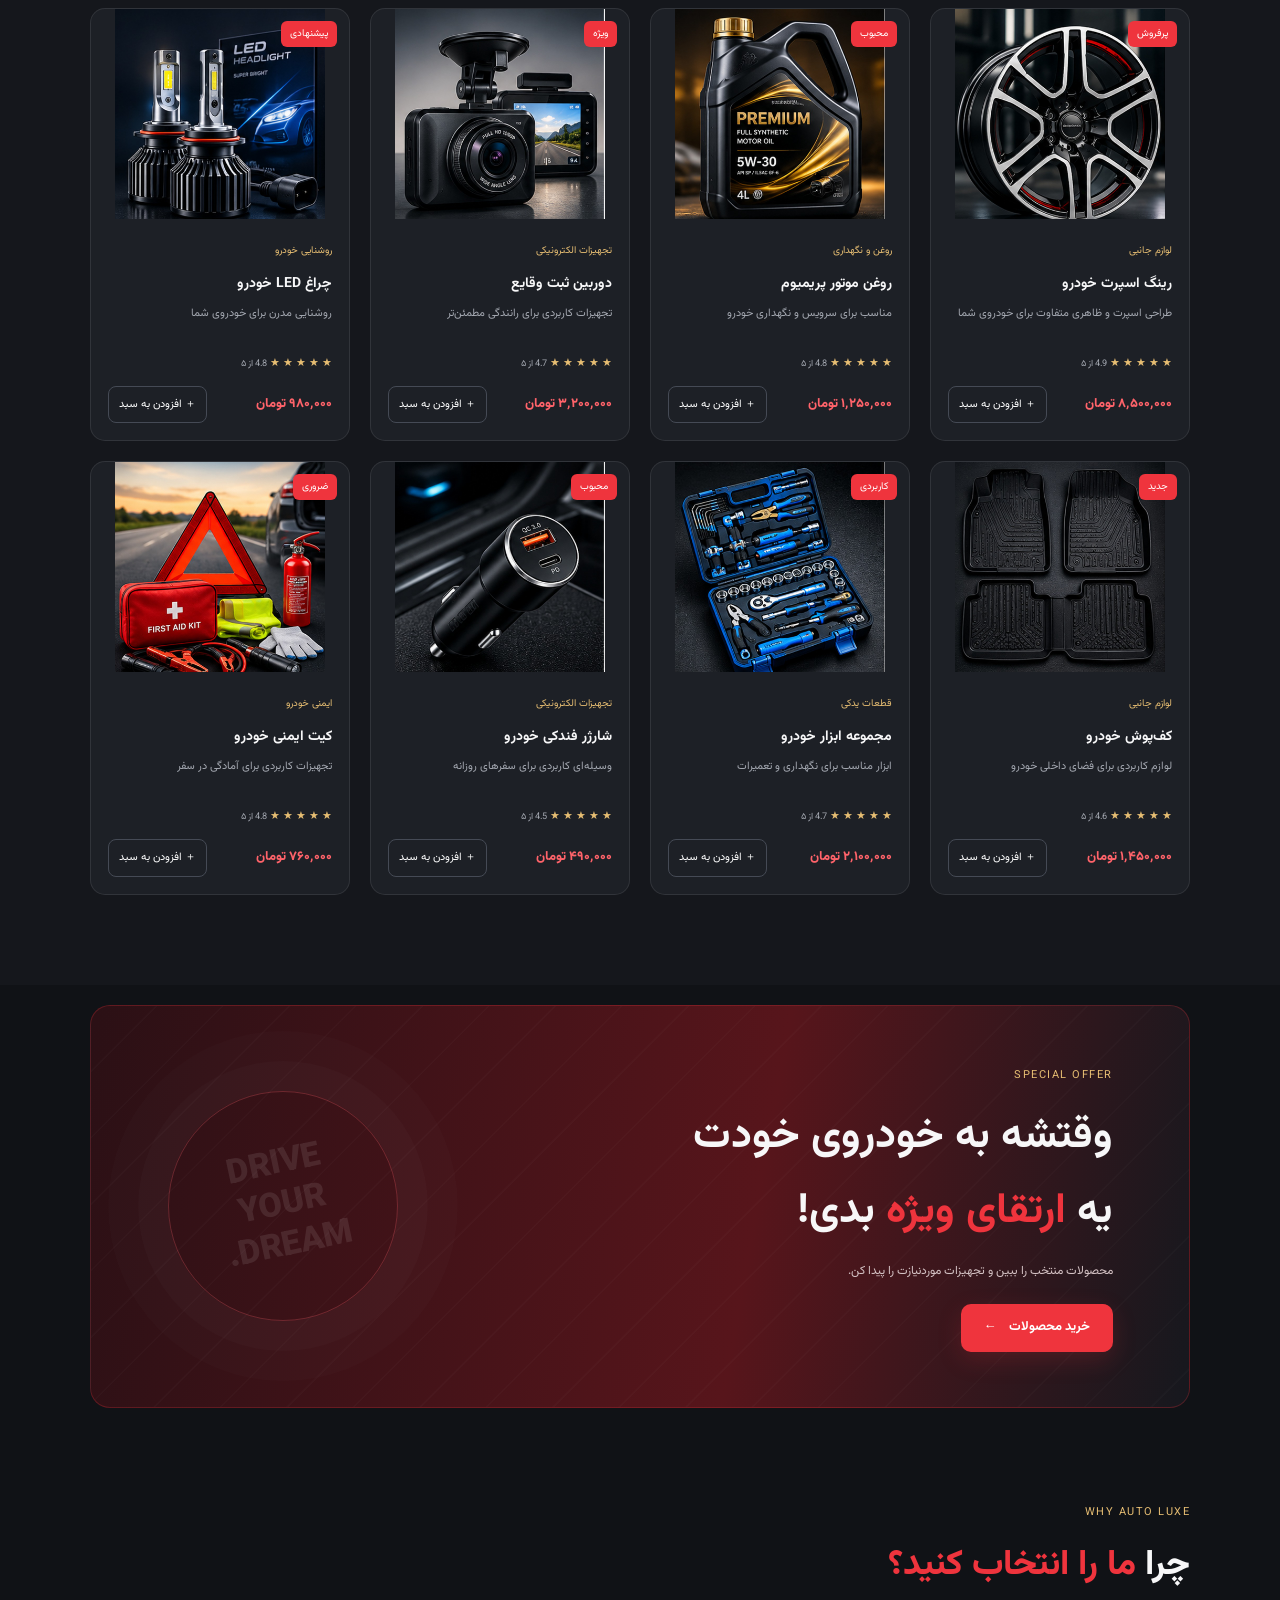
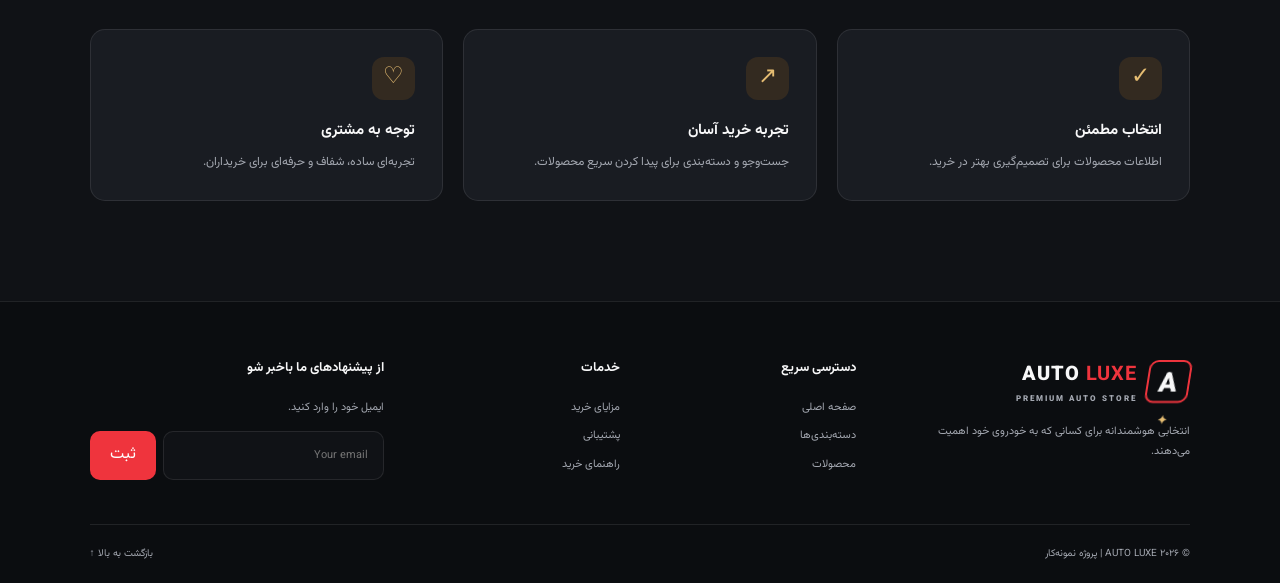
==== commit d66f2fa4: "Update index.html" ====
--- a/index.html
+++ b/index.html
@@ -81,6 +81,7 @@
   <a href="about.html" data-fa="درباره ما" data-en="About Us">درباره ما</a>
   <a href="contact.html" data-fa="تماس با ما" data-en="Contact Us">تماس با ما</a>
   <a href="offers.html" data-fa="تخفیف‌های ویژه" data-en="Special Offers">تخفیف‌های ویژه</a>
+  <a href="cars.html" data-fa="خرید بر اساس خودرو" data-en="Shop by Car">خرید بر اساس خودرو</a>
 </nav>
 
 
